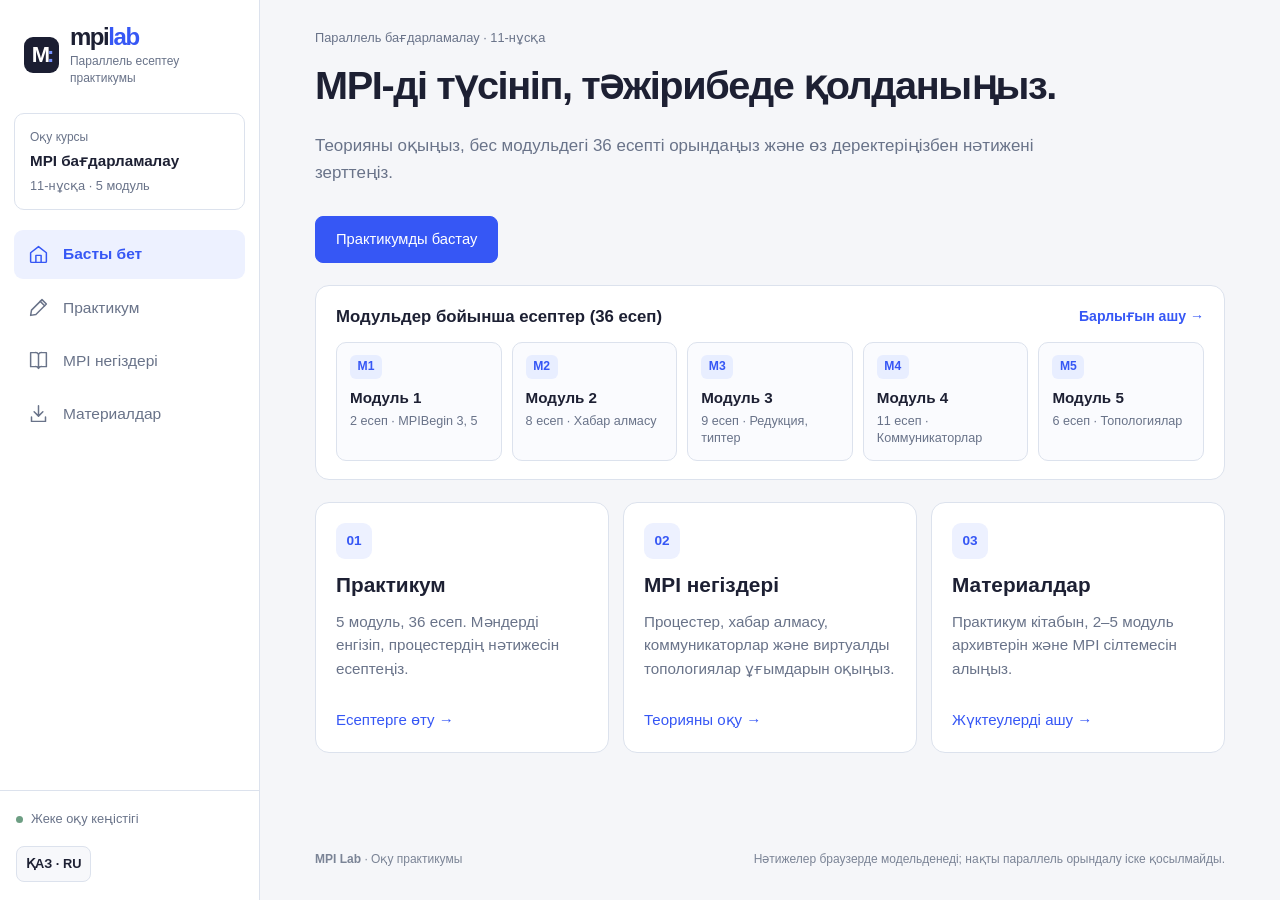
==== index.html @ 7482a343 "Remove Microsoft MPI wording inside all modules, rebuild binaries/ZIPs, and bust asset cache" ====
<!doctype html>
<html lang="kk">
<head><meta charset="utf-8"><meta name="viewport" content="width=device-width, initial-scale=1"><title>MPI Lab | Басты бет</title><link rel="stylesheet" href="styles/reference.css?v=3"></head>
<body class="page-index">
  <header class="app-header">
<a class="brand" href="index.html" aria-label="MPI Lab"><span class="brand-mark">M<span>:</span></span><span><strong>mpi<span>lab</span></strong><small data-kk="Параллель есептеу практикумы" data-ru="Практикум параллельных вычислений">Параллель есептеу практикумы</small></span></a>
<div class="course-context"><small data-kk="Оқу курсы" data-ru="Учебный курс">Оқу курсы</small><strong data-kk="MPI бағдарламалау" data-ru="Программирование MPI">MPI бағдарламалау</strong><span data-kk="11-нұсқа · 5 модуль" data-ru="Вариант 11 · 5 модулей">11-нұсқа · 5 модуль</span></div>
<nav class="main-nav" aria-label="Navigation"><a class="nav-link active" aria-current="page" href="index.html"><svg viewBox="0 0 24 24" fill="none" stroke="currentColor" stroke-width="1.7" stroke-linecap="round" stroke-linejoin="round" aria-hidden="true"><path d="m3 10 9-7 9 7v10a1 1 0 0 1-1 1H4a1 1 0 0 1-1-1Z"/><path d="M9 21v-8h6v8"/></svg><span data-kk="Басты бет" data-ru="Главная">Басты бет</span></a><a class="nav-link" href="practice.html"><svg viewBox="0 0 24 24" fill="none" stroke="currentColor" stroke-width="1.7" stroke-linecap="round" stroke-linejoin="round" aria-hidden="true"><path d="m16 3 5 5-12 12-6 1 1-6Z"/><path d="m14 5 5 5"/></svg><span data-kk="Практикум" data-ru="Практикум">Практикум</span></a><a class="nav-link" href="theory.html"><svg viewBox="0 0 24 24" fill="none" stroke="currentColor" stroke-width="1.7" stroke-linecap="round" stroke-linejoin="round" aria-hidden="true"><path d="M12 5v16M3 3h5a4 4 0 0 1 4 2 4 4 0 0 1 4-2h5v16h-5a4 4 0 0 0-4 2 4 4 0 0 0-4-2H3Z"/></svg><span data-kk="MPI негіздері" data-ru="Основы MPI">MPI негіздері</span></a><a class="nav-link" href="resources.html"><svg viewBox="0 0 24 24" fill="none" stroke="currentColor" stroke-width="1.7" stroke-linecap="round" stroke-linejoin="round" aria-hidden="true"><path d="M12 3v12m-5-5 5 5 5-5M4 16v5h16v-5"/></svg><span data-kk="Материалдар" data-ru="Материалы">Материалдар</span></a></nav>
<div class="sidebar-bottom"><div class="learning-note"><span class="local-dot"></span><span data-kk="Жеке оқу кеңістігі" data-ru="Личное учебное пространство">Жеке оқу кеңістігі</span></div><div class="utility-controls"><button id="languageToggle" class="utility-button" type="button">ҚАЗ · RU</button></div></div></header>

<main class="app-main">
<section class="home-intro">
<p class="eyebrow" data-kk="Параллель бағдарламалау · 11-нұсқа" data-ru="Параллельное программирование · Вариант 11">Параллель бағдарламалау · 11-нұсқа</p>
<h1 data-kk="MPI-ді түсініп, тәжірибеде қолданыңыз." data-ru="Понимайте MPI и применяйте на практике.">MPI-ді түсініп, тәжірибеде қолданыңыз.</h1>
<p data-kk="Теорияны оқыңыз, бес модульдегі 36 есепті орындаңыз және өз деректеріңізбен нәтижені зерттеңіз." data-ru="Изучайте теорию, решайте 36 задач пяти модулей и исследуйте результаты со своими данными.">Теорияны оқыңыз, бес модульдегі 36 есепті орындаңыз және өз деректеріңізбен нәтижені зерттеңіз.</p>
<a class="button primary" href="practice.html" data-kk="Практикумды бастау" data-ru="Начать практикум">Практикумды бастау</a>
</section>
<section class="home-modules" aria-label="Модульдер тізімі">
  <div class="home-modules-head">
    <h2 data-kk="Модульдер бойынша есептер (36 есеп)" data-ru="Задачи по модулям (36 задач)">Модульдер бойынша есептер (36 есеп)</h2>
    <a class="home-all-link" href="practice.html" data-kk="Барлығын ашу →" data-ru="Открыть все →">Барлығын ашу →</a>
  </div>
  <div class="home-module-grid">
    <a class="home-module-card" href="practice.html?module=1"><span class="hm-badge">M1</span><strong>Модуль 1</strong><small data-kk="2 есеп · MPIBegin 3, 5" data-ru="2 задачи · MPIBegin 3, 5">2 есеп · MPIBegin 3, 5</small></a>
    <a class="home-module-card" href="practice.html?module=2"><span class="hm-badge">M2</span><strong>Модуль 2</strong><small data-kk="8 есеп · Хабар алмасу" data-ru="8 задач · Обмен сообщениями">8 есеп · Хабар алмасу</small></a>
    <a class="home-module-card" href="practice.html?module=3"><span class="hm-badge">M3</span><strong>Модуль 3</strong><small data-kk="9 есеп · Редукция, типтер" data-ru="9 задач · Редукция, типы">9 есеп · Редукция, типтер</small></a>
    <a class="home-module-card" href="practice.html?module=4"><span class="hm-badge">M4</span><strong>Модуль 4</strong><small data-kk="11 есеп · Коммуникаторлар" data-ru="11 задач · Коммуникаторы">11 есеп · Коммуникаторлар</small></a>
    <a class="home-module-card" href="practice.html?module=5"><span class="hm-badge">M5</span><strong>Модуль 5</strong><small data-kk="6 есеп · Топологиялар" data-ru="6 задач · Топологии">6 есеп · Топологиялар</small></a>
  </div>
</section>
<div class="destination-grid">
<a class="destination" href="practice.html"><span class="destination-number">01</span><h2 data-kk="Практикум" data-ru="Практикум">Практикум</h2><p data-kk="5 модуль, 36 есеп. Мәндерді енгізіп, процестердің нәтижесін есептеңіз." data-ru="5 модулей, 36 задач. Вводите данные и рассчитывайте результаты процессов.">5 модуль, 36 есеп. Мәндерді енгізіп, процестердің нәтижесін есептеңіз.</p><span class="destination-link" data-kk="Есептерге өту →" data-ru="Перейти к задачам →">Есептерге өту →</span></a>
<a class="destination" href="theory.html"><span class="destination-number">02</span><h2 data-kk="MPI негіздері" data-ru="Основы MPI">MPI негіздері</h2><p data-kk="Процестер, хабар алмасу, коммуникаторлар және виртуалды топологиялар ұғымдарын оқыңыз." data-ru="Изучайте процессы, обмен сообщениями, коммуникаторы и виртуальные топологии.">Процестер, хабар алмасу, коммуникаторлар және виртуалды топологиялар ұғымдарын оқыңыз.</p><span class="destination-link" data-kk="Теорияны оқу →" data-ru="Читать теорию →">Теорияны оқу →</span></a>
<a class="destination" href="resources.html"><span class="destination-number">03</span><h2 data-kk="Материалдар" data-ru="Материалы">Материалдар</h2><p data-kk="Практикум кітабын, 2–5 модуль архивтерін және MPI сілтемесін алыңыз." data-ru="Скачайте книгу практикума, архивы модулей 2–5 и ссылку на MPI.">Практикум кітабын, 2–5 модуль архивтерін және MPI сілтемесін алыңыз.</p><span class="destination-link" data-kk="Жүктеулерді ашу →" data-ru="Открыть загрузки →">Жүктеулерді ашу →</span></a>
</div></main>
  <footer class="app-footer"><span><b>MPI Lab</b> · Оқу практикумы</span><span>Нәтижелер браузерде модельденеді; нақты параллель орындалу іске қосылмайды.</span></footer>
<script src="scripts/localization.js?v=3"></script>
</body></html>
---- styles/reference.css ----
/* Reference-inspired dashboard: white rail, blue controls, light neutral canvas. */
@import url('design.css');
:root{--ink:#1d2033;--muted:#697389;--navy:#1d2033;--line:#dce2ed;--soft:#edf1ff;--accent:#3657f5;--blue:#3657f5;--rail:260px}
body{background:#f5f6f9;color:var(--ink);font-family:'Segoe UI',Arial,sans-serif;line-height:1.55}html{scroll-padding-top:28px}button,a,input,select{outline-offset:3px}:focus-visible{outline-color:#728bff}.app-header{position:fixed;inset:0 auto 0 0;width:var(--rail);height:100dvh;padding:24px 14px 0;display:flex;flex-direction:column;align-items:stretch;gap:0;background:#fff;border:0;border-right:1px solid var(--line);z-index:30}.brand{padding:0 10px;gap:11px;align-items:center;min-width:0;margin-bottom:27px}.brand-mark{width:36px;height:36px;border-radius:9px;background:#1b1e32;color:white;font-family:'Segoe UI',sans-serif;font-size:22px;letter-spacing:-3px;font-weight:700;display:flex;justify-content:center;align-items:center}.brand-mark>span{color:#7692ff}.brand strong{font-size:1.5rem;line-height:1.1;letter-spacing:-.06em}.brand strong>span{color:var(--blue)}.brand small{display:block;line-height:1.35;font-size:.75rem;color:var(--muted);max-width:170px;margin-top:3px}.course-context{padding:14px 15px;border:1px solid var(--line);border-radius:10px;margin-bottom:20px;display:grid;gap:4px}.course-context small{font-size:.75rem;color:var(--muted)}.course-context strong{font-size:.95rem;font-weight:600;line-height:1.4}.course-context>span{font-size:.8rem;color:var(--muted)}.main-nav{display:flex;flex-direction:column;align-items:stretch;margin:0;gap:5px;width:100%}.nav-link{min-height:48px;padding:12px 14px;border-radius:9px;display:flex;align-items:center;gap:14px;color:var(--muted);font-size:.97rem;font-weight:400}.nav-link svg{width:21px;height:21px;flex-shrink:0}.nav-link.active{background:#edf1ff;color:var(--blue);font-weight:600}.nav-link:hover{color:var(--blue);background:#f2f5ff}.sidebar-bottom{margin-top:auto;margin-inline:-14px;padding:18px 16px;border-top:1px solid var(--line)}.learning-note{display:flex;align-items:center;gap:8px;font-size:.8rem;color:var(--muted);margin-bottom:17px}.local-dot{width:7px;height:7px;background:#6d9e83;border-radius:50%}.utility-controls{justify-content:space-between;gap:8px;flex-wrap:wrap}.utility-button{font-size:.8rem;color:var(--ink);background:#f7f8fb}.font-tools{gap:4px}.font-tools button{font-size:.8rem;padding:6px 8px;min-height:36px}.utility-button{min-height:36px;padding:6px 9px}
.app-main{margin-left:var(--rail);width:calc(100% - var(--rail));padding:36px clamp(28px,4.3vw,82px) 50px;min-height:calc(100vh - 70px);max-width:none}.welcome-row{margin-bottom:27px;display:block}.welcome-row h1{font-size:2.15rem;letter-spacing:-.035em;line-height:1.2;margin:0 0 7px;font-weight:650}.welcome-copy{font-size:1rem;color:var(--muted);max-width:1000px}.eyebrow{color:var(--muted);font-weight:400;letter-spacing:0}.app-footer{margin-left:var(--rail);padding:20px clamp(28px,4.3vw,82px);background:transparent;border-top:0;color:#7b8496;font-size:.75rem;max-width:none}.app-footer span:last-child{max-width:510px}
.practice-layout{display:block}.task-sidebar{position:static;top:auto;background:transparent;color:var(--ink);border-radius:0;padding:0 0 24px;overflow:visible;display:flex;align-items:end;gap:20px}.module-tabs{background:transparent;padding:0;margin:0;gap:0;flex-shrink:0;align-self:end;height:46px}.module-tab{position:relative;color:var(--muted);font-size:.88rem;padding:10px 13px;border-radius:8px;min-height:44px;flex:none}.module-tab.active{background:#e9eeff;color:var(--blue);font-weight:600}.task-filter{display:grid;gap:7px;flex:1;min-width:0}.task-filter label{font-size:.8rem;color:var(--muted)}.task-filter select,.task-filter input{width:100%;height:46px;border:1px solid #cbd3e3;border-radius:8px;background:#fff;color:var(--ink);padding:9px 12px;font-size:.9rem;min-width:0}.search-filter{max-width:190px}.task-sidebar [hidden]{display:none!important}
.calculator-shell{display:grid;grid-template-columns:minmax(330px,.9fr) minmax(350px,1.3fr);gap:24px 28px;align-items:start;overflow:visible;background:transparent;border:0;box-shadow:none;border-radius:0}.calculator-header{grid-column:1/-1;display:flex;flex-direction:row;justify-content:space-between;align-items:center;background:white;border:1px solid var(--line);border-radius:14px;padding:23px 28px;gap:30px}.breadcrumb{font-size:.78rem;color:var(--muted);margin-bottom:8px}.task-heading h2{font-size:1.35rem;font-weight:600;letter-spacing:-.02em;margin:0 0 8px}.task-heading>p{font-size:.95rem;line-height:1.65;color:var(--muted);max-width:900px}.process-control{display:block;min-width:140px}.process-control label{font-size:.8rem;color:var(--muted);margin:0 0 8px}.stepper{border-color:#cbd3e3}.stepper input{color:var(--ink);font-weight:500}.stepper button{background:#f7f8fc;color:var(--muted)}.process-overview{grid-column:2;grid-row:2;display:flex;flex-direction:column;align-items:stretch;padding:22px 28px;gap:16px;border:1px solid var(--line);background:#fff;border-radius:14px}.overline{color:var(--muted);font-size:.78rem;font-weight:400}.process-strip{display:flex;flex-wrap:wrap;gap:10px}.process-chip{min-width:75px;border-color:var(--line);padding:9px 12px;border-radius:8px;display:flex;flex-direction:column;align-items:start;gap:2px}.process-chip b{font-size:1.15rem;font-weight:600;color:var(--ink)}.process-chip span{font-size:.75rem;color:var(--muted)}.process-chip.main{background:#f0f3ff;border-color:#d4dcfb}
.calculator-form{grid-column:1;grid-row:2/4;padding:26px 26px;background:#fff;border:1px solid var(--line);border-radius:14px}.section-label{font-size:1.1rem;font-weight:600;gap:10px;margin-bottom:21px}.section-label>span{background:#edf1ff;color:var(--blue);font-size:.8rem;width:27px;height:27px}.section-label b{font-weight:600}.form-note{font-size:.87rem;line-height:1.6;padding:12px 14px;border:0;border-radius:8px;background:#f5f7fb;color:var(--muted)}.field-grid{grid-template-columns:1fr;gap:10px}.field-card{padding:13px 14px;border:1px solid var(--line);border-radius:10px;background:#fff}.field-card h4{margin-bottom:10px;font-size:.93rem;font-weight:600}.field-card h4 span{font-size:.77rem;font-weight:400;color:var(--muted)}.input-group label{font-size:.82rem;color:var(--muted);margin-bottom:5px}.input-group input,.input-group textarea,.input-group select{background:#fff;border-color:#c9d2e4;border-radius:9px;font-size:1rem;min-height:48px;color:var(--ink);padding:10px 12px}.input-group input[type=number]{text-align:right}.input-group textarea{min-height:70px;line-height:1.6}.field-row{gap:10px}.form-actions{border-top:0;padding-top:0;margin-top:20px;gap:10px}.button{border-radius:8px;font-size:.92rem;min-height:45px;font-weight:500}.button.primary{background:var(--blue);border-color:var(--blue);color:#fff}.button.ghost{color:var(--muted);border-color:var(--line)}.calculator-form .button.primary{flex:1}.calculator-form .button.ghost{font-size:.83rem;padding-inline:12px}
.result-panel{grid-column:2;grid-row:3;margin:0;border:1px solid var(--line);background:#fff;border-radius:14px;overflow:hidden;align-self:start}.result-heading{padding:20px 27px;border-bottom:1px solid var(--line);background:white}.result-heading strong{font-size:1.08rem;font-weight:600;color:var(--ink)}.status-dot{display:none}.result-heading button{border-color:#cbd3e3;color:var(--muted);padding:7px 11px;font-size:.8rem}.result-content{min-height:285px;padding:22px 27px;display:block}.result-content:has(.result-placeholder){display:grid;place-items:center}.result-placeholder{max-width:340px;color:var(--muted);line-height:1.65;font-size:.98rem;margin:25px auto;text-align:center}.result-placeholder:before{content:'↳';display:block;margin:0 auto 15px;font-size:2.4rem;line-height:1.1;color:#8792a6}.result-table{font-size:.92rem}.result-table th{background:#f7f8fb;color:var(--muted);font-size:.8rem;white-space:normal}.result-table td,.result-table th{padding:12px 10px;border-color:var(--line)}.result-value{font-family:'Segoe UI',Arial,sans-serif;color:var(--ink);font-weight:600}.result-error{background:#fff4f1;color:#984632}
.home-intro{padding:18px 0 38px;max-width:870px}.home-intro h1{font-size:clamp(2rem,3.1vw,2.9rem);font-weight:650;line-height:1.2;color:var(--ink);letter-spacing:-.035em}.home-intro>p:not(.eyebrow){font-size:1.06rem;color:var(--muted);max-width:730px}.destination-grid{gap:22px}.destination{border-color:var(--line);border-radius:14px;padding:28px;background:#fff;box-shadow:none}.destination:hover{border-color:#aab9f1;box-shadow:none}.destination-number{color:var(--blue);background:#edf1ff;width:36px;height:36px;border-radius:9px;display:grid;place-items:center;margin-bottom:22px}.destination h2{font-size:1.3rem;font-weight:600}.destination p{font-size:.95rem;color:var(--muted)}.destination-link{color:var(--blue);font-weight:500}.reading-page{max-width:1100px}.info-panel{border-color:var(--line);border-radius:14px;box-shadow:none}.reading-page .info-panel{padding:30px}.panel-title h2{font-size:1.25rem;font-weight:600}.panel-title .eyebrow{font-size:.85rem}.panel-symbol{color:#8490a6}.concept-list article{border-color:var(--line)}.resource-row{border-color:var(--line)}.file-badge,.mpi-badge{background:#f1f4fc;color:#6b7892}.resource-row strong{font-weight:600;color:var(--ink)}.resource-row>b{color:var(--blue)}.app-main .lower-grid{margin-top:0}
@media(min-width:1700px){:root{--rail:290px}.app-main{padding-top:38px}.calculator-shell{grid-template-columns:minmax(400px,500px) minmax(0,1fr)}}
@media(max-width:1250px){:root{--rail:230px}.app-main{padding:30px 30px 44px}.app-header{padding-top:22px}.brand{padding-inline:5px}.brand small{font-size:.7rem}.calculator-shell{grid-template-columns:minmax(280px,1fr) minmax(300px,1.1fr);gap:20px}.calculator-header{padding:22px}.calculator-form{padding:21px}.result-heading,.result-content,.process-overview{padding:20px}.task-sidebar{gap:12px;flex-wrap:wrap}.module-tabs{flex:1 0 100%}.search-filter{max-width:190px}.destination-grid{grid-template-columns:1fr}.destination{padding:25px}.app-footer{padding-inline:30px}}
@media(max-width:1000px){.calculator-shell{grid-template-columns:1fr}.calculator-header{grid-column:1;grid-row:1;flex-wrap:wrap}.process-overview{grid-column:1;grid-row:2}.calculator-form{grid-column:1;grid-row:3}.result-panel{grid-column:1;grid-row:4}.field-grid{grid-template-columns:1fr}.process-control{display:flex;align-items:center;gap:14px}.process-control label{margin:0}.welcome-row h1{font-size:1.9rem}.result-content{min-height:210px}}
@media(max-width:760px){:root{--rail:0px}.app-header{position:relative;width:100%;height:auto;padding:18px 16px 12px;display:grid;grid-template-columns:1fr auto;gap:16px;border-right:0;border-bottom:1px solid var(--line)}.brand{margin:0;padding:0}.brand small{font-size:.72rem}.course-context,.learning-note{display:none}.sidebar-bottom{margin:0;padding:0;border:0;grid-column:2;grid-row:1}.utility-controls{flex-wrap:nowrap}.font-tools{display:none}.main-nav{grid-row:2;grid-column:1/-1;display:grid;grid-template-columns:repeat(4,1fr);border:0;padding:0;gap:5px}.nav-link{display:flex;flex-direction:column;justify-content:center;gap:5px;text-align:center;padding:9px 4px;min-height:58px;font-size:.75rem;flex:none}.nav-link svg{width:19px;height:19px}.app-main{margin:0;width:100%;padding:25px 17px 36px;min-height:65vh}.app-footer{margin-left:0;padding:18px;gap:8px;flex-direction:column}.task-sidebar{padding-bottom:20px}.task-filter{min-width:160px}.search-filter{max-width:none}.calculator-header{padding:20px;gap:20px}.calculator-shell{gap:16px}.task-heading h2{font-size:1.25rem}.task-heading>p{font-size:.92rem}.calculator-form{padding:20px}.welcome-row h1{font-size:1.8rem}.welcome-copy{font-size:.95rem}.module-tabs{width:100%;display:flex;gap:4px}.module-tab{flex:1;font-size:.85rem}.reading-page .info-panel{padding:22px}.destination-grid{gap:14px}.home-intro{padding:4px 0 26px}.home-intro h1{font-size:2rem}.process-overview{padding:19px 20px}.result-heading,.result-content{padding:20px}.concept-list article{grid-template-columns:1fr}.form-actions{flex-direction:column;align-items:stretch}}
/* Tighter spacing throughout the site. */
.app-main{padding-top:24px;padding-bottom:34px}
.welcome-row{margin-bottom:18px}
.home-intro{padding-top:4px;padding-bottom:22px}
.destination-grid{gap:14px}
.destination{padding:20px}
.destination-number{margin-bottom:12px}
.reading-page .info-panel{padding:22px}
.resource-row{padding-top:14px;padding-bottom:14px}
.home-modules{margin:0 0 22px;padding:18px 20px;background:#fff;border:1px solid var(--line);border-radius:14px}
.home-modules-head{display:flex;justify-content:space-between;align-items:center;gap:12px;margin-bottom:12px}
.home-modules-head h2{margin:0;font-size:1.05rem;font-weight:600;color:var(--ink)}
.home-all-link{font-size:.88rem;font-weight:600;color:var(--blue)}
.home-module-grid{display:grid;grid-template-columns:repeat(5,minmax(0,1fr));gap:10px}
.home-module-card{display:flex;flex-direction:column;gap:4px;padding:12px 13px;border:1px solid var(--line);border-radius:10px;background:#fafbfe;transition:border-color .15s,background .15s,transform .15s}
.home-module-card:hover{border-color:#97abfa;background:#f0f4ff;transform:translateY(-1px)}
.hm-badge{display:inline-grid;place-items:center;width:32px;height:24px;border-radius:6px;background:#e8eeff;color:var(--blue);font-size:.76rem;font-weight:700;margin-bottom:3px}
.home-module-card strong{font-size:.95rem;color:var(--ink)}
.home-module-card small{font-size:.79rem;color:var(--muted);line-height:1.35}
@media(max-width:1100px){.home-module-grid{grid-template-columns:repeat(3,minmax(0,1fr))}}
@media(max-width:760px){.app-main{padding-top:18px;padding-bottom:28px}.destination{padding:18px}.reading-page .info-panel{padding:18px}.home-modules{padding:15px}.home-module-grid{grid-template-columns:repeat(2,minmax(0,1fr))}}
@media(max-width:460px){.home-module-grid{grid-template-columns:1fr}}
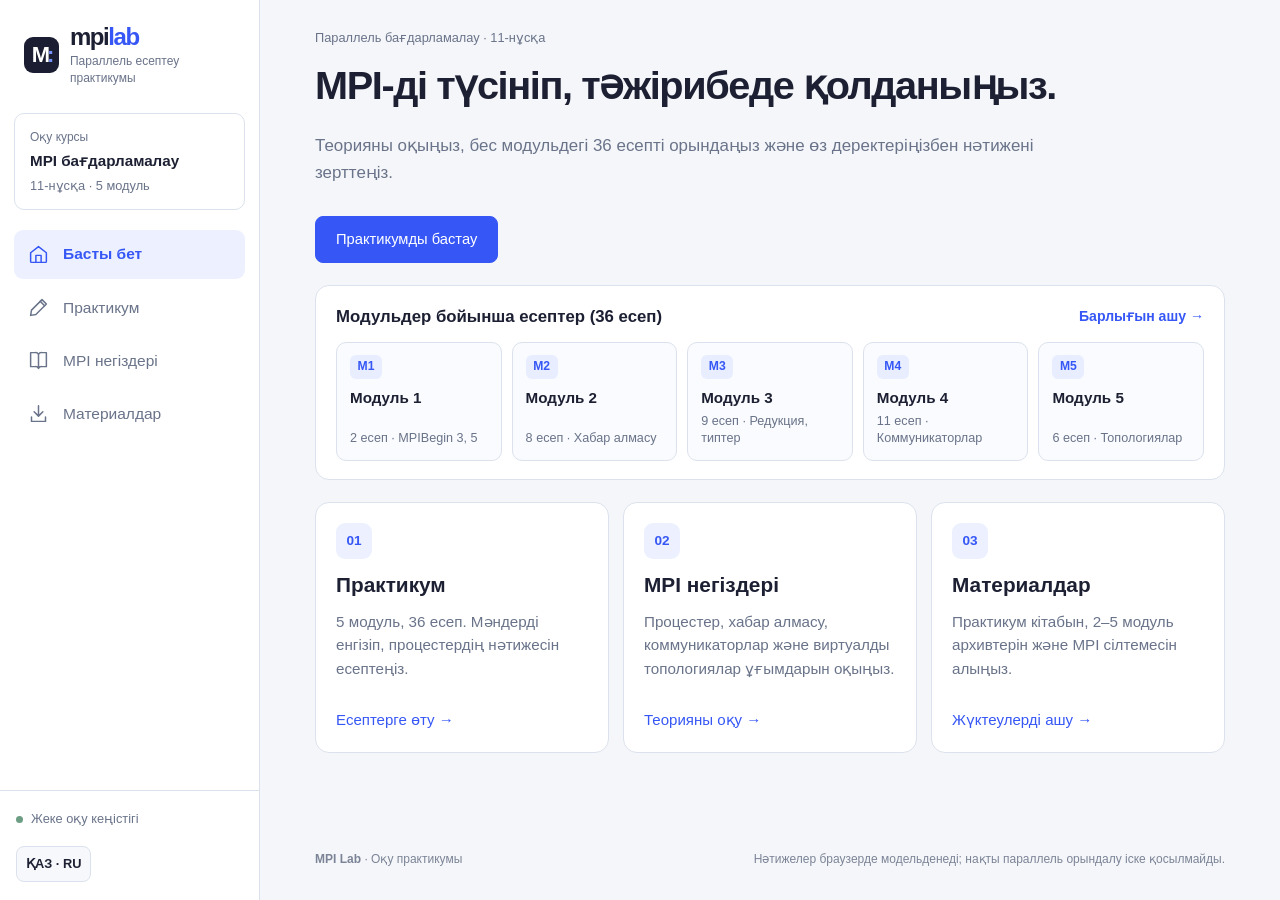
==== commit 1f2adc9a: "Fix practice layout/buttons, dynamic type badges, full KK/RU localization, and expand MPI theory gui" ====
--- a/index.html
+++ b/index.html
@@ -1,6 +1,6 @@
 <!doctype html>
 <html lang="kk">
-<head><meta charset="utf-8"><meta name="viewport" content="width=device-width, initial-scale=1"><title>MPI Lab | Басты бет</title><link rel="stylesheet" href="styles/reference.css?v=3"></head>
+<head><meta charset="utf-8"><meta name="viewport" content="width=device-width, initial-scale=1"><title data-kk="MPI Lab | Басты бет" data-ru="MPI Lab | Главная">MPI Lab | Басты бет</title><link rel="stylesheet" href="styles/reference.css?v=5"></head>
 <body class="page-index">
   <header class="app-header">
 <a class="brand" href="index.html" aria-label="MPI Lab"><span class="brand-mark">M<span>:</span></span><span><strong>mpi<span>lab</span></strong><small data-kk="Параллель есептеу практикумы" data-ru="Практикум параллельных вычислений">Параллель есептеу практикумы</small></span></a>
@@ -34,5 +34,5 @@
 <a class="destination" href="resources.html"><span class="destination-number">03</span><h2 data-kk="Материалдар" data-ru="Материалы">Материалдар</h2><p data-kk="Практикум кітабын, 2–5 модуль архивтерін және MPI сілтемесін алыңыз." data-ru="Скачайте книгу практикума, архивы модулей 2–5 и ссылку на MPI.">Практикум кітабын, 2–5 модуль архивтерін және MPI сілтемесін алыңыз.</p><span class="destination-link" data-kk="Жүктеулерді ашу →" data-ru="Открыть загрузки →">Жүктеулерді ашу →</span></a>
 </div></main>
   <footer class="app-footer"><span><b>MPI Lab</b> · Оқу практикумы</span><span>Нәтижелер браузерде модельденеді; нақты параллель орындалу іске қосылмайды.</span></footer>
-<script src="scripts/localization.js?v=3"></script>
+<script src="scripts/localization.js?v=5"></script>
 </body></html>
--- a/styles/reference.css
+++ b/styles/reference.css
@@ -23,14 +23,26 @@
 .resource-row{padding-top:14px;padding-bottom:14px}
 .home-modules{margin:0 0 22px;padding:18px 20px;background:#fff;border:1px solid var(--line);border-radius:14px}
 .home-modules-head{display:flex;justify-content:space-between;align-items:center;gap:12px;margin-bottom:12px}
-.home-modules-head h2{margin:0;font-size:1.05rem;font-weight:600;color:var(--ink)}
-.home-all-link{font-size:.88rem;font-weight:600;color:var(--blue)}
-.home-module-grid{display:grid;grid-template-columns:repeat(5,minmax(0,1fr));gap:10px}
-.home-module-card{display:flex;flex-direction:column;gap:4px;padding:12px 13px;border:1px solid var(--line);border-radius:10px;background:#fafbfe;transition:border-color .15s,background .15s,transform .15s}
+.home-modules-head h2{margin:0;font-size:1.05rem;font-weight:600;color:var(--ink);min-width:0}
+.home-all-link{font-size:.88rem;font-weight:600;color:var(--blue);white-space:nowrap;flex-shrink:0}
+.home-module-grid{display:grid;grid-template-columns:repeat(5,minmax(0,1fr));gap:10px;align-items:stretch}
+.home-module-card{display:flex;flex-direction:column;gap:4px;min-height:110px;padding:12px 13px;border:1px solid var(--line);border-radius:10px;background:#fafbfe;transition:border-color .15s,background .15s,transform .15s}
 .home-module-card:hover{border-color:#97abfa;background:#f0f4ff;transform:translateY(-1px)}
-.hm-badge{display:inline-grid;place-items:center;width:32px;height:24px;border-radius:6px;background:#e8eeff;color:var(--blue);font-size:.76rem;font-weight:700;margin-bottom:3px}
+.hm-badge{display:inline-grid;place-items:center;width:32px;height:24px;border-radius:6px;background:#e8eeff;color:var(--blue);font-size:.76rem;font-weight:700;margin-bottom:3px;flex-shrink:0}
 .home-module-card strong{font-size:.95rem;color:var(--ink)}
-.home-module-card small{font-size:.79rem;color:var(--muted);line-height:1.35}
+.home-module-card small{font-size:.79rem;color:var(--muted);line-height:1.35;margin-top:auto}
+.theory-stack{max-width:1180px}
+.theory-grid{display:grid;grid-template-columns:1fr;gap:16px;margin-top:18px}
+.theory-card{padding:18px 20px;border:1px solid var(--line);border-radius:12px;background:#fafbfe;display:grid;gap:10px}
+.tc-head{display:flex;align-items:center;gap:10px}
+.tc-head .hm-badge{margin:0}
+.tc-head h3{margin:0;font-size:1.06rem;font-weight:650;color:var(--ink)}
+.theory-card>p{margin:0;font-size:.94rem;line-height:1.6;color:#4f5c71}
+.sig-box{display:flex;flex-wrap:wrap;gap:6px}
+.sig-box code{padding:4px 9px;border-radius:6px;background:#eef2ff;border:1px solid #d7e0fb;color:#2644ad;font:600 .8rem/1.35 Consolas,'Segoe UI',monospace;overflow-wrap:anywhere}
+.theory-code{margin:0;padding:11px 14px;border:1px solid #dce3f0;border-radius:8px;background:#fff;overflow-x:auto;font:.84rem/1.55 Consolas,monospace;color:#1e293b}
+.theory-link{justify-self:start;font-size:.88rem;font-weight:600;color:var(--blue)}
+.theory-link:hover{text-decoration:underline}
 @media(max-width:1100px){.home-module-grid{grid-template-columns:repeat(3,minmax(0,1fr))}}
-@media(max-width:760px){.app-main{padding-top:18px;padding-bottom:28px}.destination{padding:18px}.reading-page .info-panel{padding:18px}.home-modules{padding:15px}.home-module-grid{grid-template-columns:repeat(2,minmax(0,1fr))}}
-@media(max-width:460px){.home-module-grid{grid-template-columns:1fr}}
+@media(max-width:760px){.app-main{padding-top:18px;padding-bottom:28px}.destination{padding:18px}.reading-page .info-panel{padding:18px}.home-modules{padding:15px}.home-module-grid{grid-template-columns:repeat(2,minmax(0,1fr))}.theory-card{padding:14px 15px}}
+@media(max-width:460px){.home-module-grid{grid-template-columns:1fr}.home-modules-head{flex-wrap:wrap;gap:6px}}
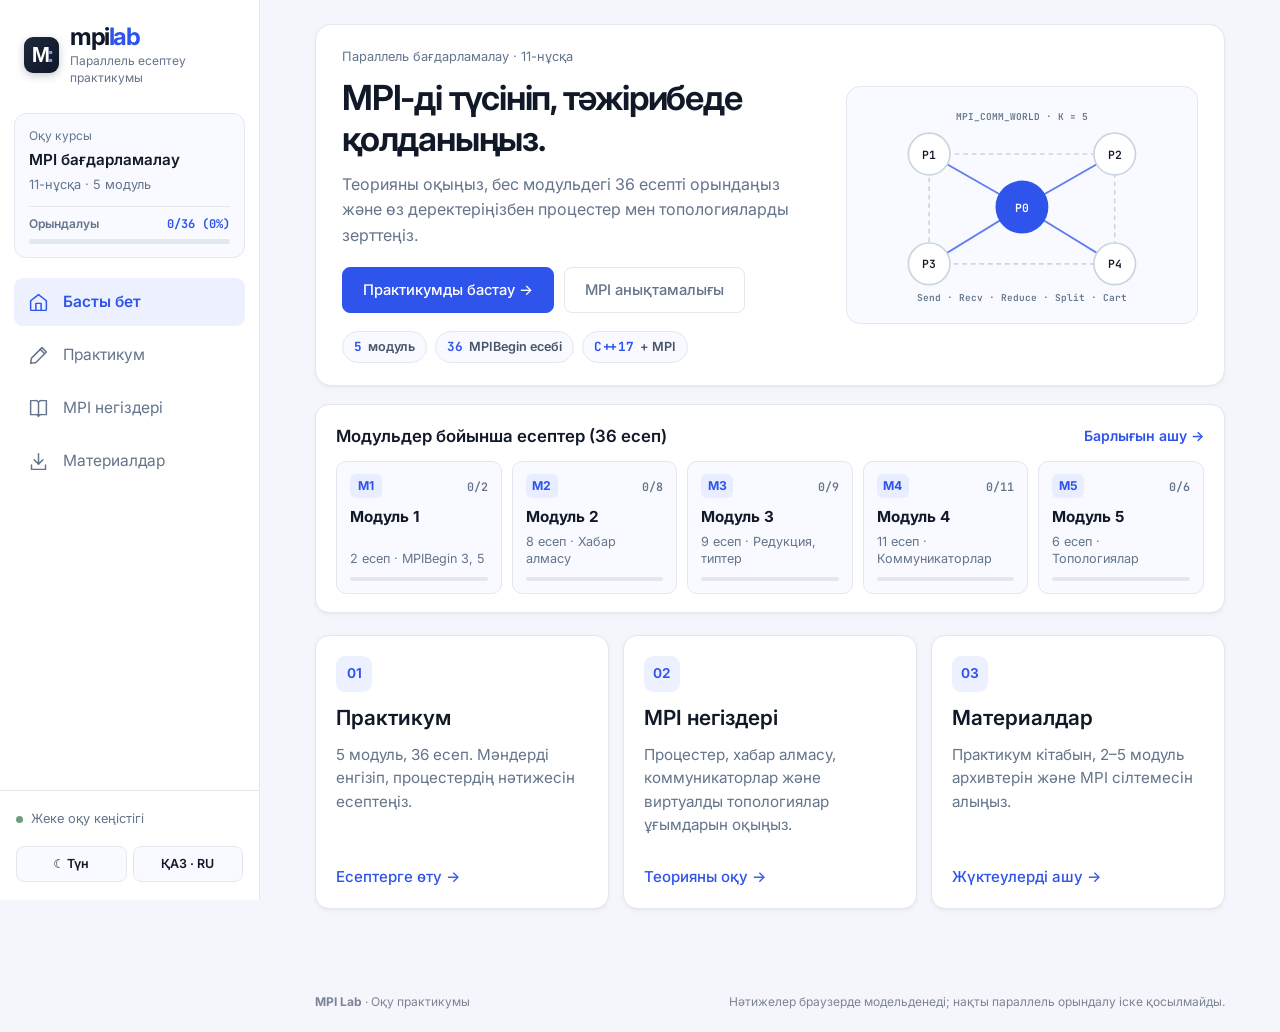
==== commit 12f53080: "Add professional UI layer: Inter/JetBrains Mono, Dark Mode, Hero SVG, IDE C++ viewer, CMD terminal v" ====
--- a/index.html
+++ b/index.html
@@ -1,31 +1,57 @@
 <!doctype html>
 <html lang="kk">
-<head><meta charset="utf-8"><meta name="viewport" content="width=device-width, initial-scale=1"><title data-kk="MPI Lab | Басты бет" data-ru="MPI Lab | Главная">MPI Lab | Басты бет</title><link rel="stylesheet" href="styles/reference.css?v=5"></head>
+<head><meta charset="utf-8"><meta name="viewport" content="width=device-width, initial-scale=1"><title data-kk="MPI Lab | Басты бет" data-ru="MPI Lab | Главная">MPI Lab | Басты бет</title><script>try{if(localStorage.getItem('mpi-theme')==='dark')document.documentElement.dataset.theme='dark';}catch{}</script><link rel="stylesheet" href="styles/reference.css?v=6"><link rel="stylesheet" href="styles/pro-ui.css?v=6"></head>
 <body class="page-index">
   <header class="app-header">
 <a class="brand" href="index.html" aria-label="MPI Lab"><span class="brand-mark">M<span>:</span></span><span><strong>mpi<span>lab</span></strong><small data-kk="Параллель есептеу практикумы" data-ru="Практикум параллельных вычислений">Параллель есептеу практикумы</small></span></a>
 <div class="course-context"><small data-kk="Оқу курсы" data-ru="Учебный курс">Оқу курсы</small><strong data-kk="MPI бағдарламалау" data-ru="Программирование MPI">MPI бағдарламалау</strong><span data-kk="11-нұсқа · 5 модуль" data-ru="Вариант 11 · 5 модулей">11-нұсқа · 5 модуль</span></div>
 <nav class="main-nav" aria-label="Navigation"><a class="nav-link active" aria-current="page" href="index.html"><svg viewBox="0 0 24 24" fill="none" stroke="currentColor" stroke-width="1.7" stroke-linecap="round" stroke-linejoin="round" aria-hidden="true"><path d="m3 10 9-7 9 7v10a1 1 0 0 1-1 1H4a1 1 0 0 1-1-1Z"/><path d="M9 21v-8h6v8"/></svg><span data-kk="Басты бет" data-ru="Главная">Басты бет</span></a><a class="nav-link" href="practice.html"><svg viewBox="0 0 24 24" fill="none" stroke="currentColor" stroke-width="1.7" stroke-linecap="round" stroke-linejoin="round" aria-hidden="true"><path d="m16 3 5 5-12 12-6 1 1-6Z"/><path d="m14 5 5 5"/></svg><span data-kk="Практикум" data-ru="Практикум">Практикум</span></a><a class="nav-link" href="theory.html"><svg viewBox="0 0 24 24" fill="none" stroke="currentColor" stroke-width="1.7" stroke-linecap="round" stroke-linejoin="round" aria-hidden="true"><path d="M12 5v16M3 3h5a4 4 0 0 1 4 2 4 4 0 0 1 4-2h5v16h-5a4 4 0 0 0-4 2 4 4 0 0 0-4-2H3Z"/></svg><span data-kk="MPI негіздері" data-ru="Основы MPI">MPI негіздері</span></a><a class="nav-link" href="resources.html"><svg viewBox="0 0 24 24" fill="none" stroke="currentColor" stroke-width="1.7" stroke-linecap="round" stroke-linejoin="round" aria-hidden="true"><path d="M12 3v12m-5-5 5 5 5-5M4 16v5h16v-5"/></svg><span data-kk="Материалдар" data-ru="Материалы">Материалдар</span></a></nav>
-<div class="sidebar-bottom"><div class="learning-note"><span class="local-dot"></span><span data-kk="Жеке оқу кеңістігі" data-ru="Личное учебное пространство">Жеке оқу кеңістігі</span></div><div class="utility-controls"><button id="languageToggle" class="utility-button" type="button">ҚАЗ · RU</button></div></div></header>
+<div class="sidebar-bottom"><div class="learning-note"><span class="local-dot"></span><span data-kk="Жеке оқу кеңістігі" data-ru="Личное учебное пространство">Жеке оқу кеңістігі</span></div><div class="utility-controls"><button id="themeToggle" class="utility-button" type="button" aria-label="Тақырып түсі">☾ Түн</button><button id="languageToggle" class="utility-button" type="button">ҚАЗ · RU</button></div></div></header>
 
 <main class="app-main">
-<section class="home-intro">
-<p class="eyebrow" data-kk="Параллель бағдарламалау · 11-нұсқа" data-ru="Параллельное программирование · Вариант 11">Параллель бағдарламалау · 11-нұсқа</p>
-<h1 data-kk="MPI-ді түсініп, тәжірибеде қолданыңыз." data-ru="Понимайте MPI и применяйте на практике.">MPI-ді түсініп, тәжірибеде қолданыңыз.</h1>
-<p data-kk="Теорияны оқыңыз, бес модульдегі 36 есепті орындаңыз және өз деректеріңізбен нәтижені зерттеңіз." data-ru="Изучайте теорию, решайте 36 задач пяти модулей и исследуйте результаты со своими данными.">Теорияны оқыңыз, бес модульдегі 36 есепті орындаңыз және өз деректеріңізбен нәтижені зерттеңіз.</p>
-<a class="button primary" href="practice.html" data-kk="Практикумды бастау" data-ru="Начать практикум">Практикумды бастау</a>
-</section>
+<div class="hero-split">
+  <section class="home-intro">
+    <p class="eyebrow" data-kk="Параллель бағдарламалау · 11-нұсқа" data-ru="Параллельное программирование · Вариант 11">Параллель бағдарламалау · 11-нұсқа</p>
+    <h1 data-kk="MPI-ді түсініп, тәжірибеде қолданыңыз." data-ru="Понимайте MPI и применяйте на практике.">MPI-ді түсініп, тәжірибеде қолданыңыз.</h1>
+    <p data-kk="Теорияны оқыңыз, бес модульдегі 36 есепті орындаңыз және өз деректеріңізбен процестер мен топологияларды зерттеңіз." data-ru="Изучайте теорию, решайте 36 задач пяти модулей и исследуйте процессы и топологии со своими данными.">Теорияны оқыңыз, бес модульдегі 36 есепті орындаңыз және өз деректеріңізбен процестер мен топологияларды зерттеңіз.</p>
+    <div class="hero-cta-row">
+      <a class="button primary" href="practice.html" data-kk="Практикумды бастау →" data-ru="Начать практикум →">Практикумды бастау →</a>
+      <a class="button ghost" href="theory.html" data-kk="MPI анықтамалығы" data-ru="Справочник MPI">MPI анықтамалығы</a>
+    </div>
+    <div class="hero-stats">
+      <span class="stat-pill"><b>5</b> <span data-kk="модуль" data-ru="модулей">модуль</span></span>
+      <span class="stat-pill"><b>36</b> <span data-kk="MPIBegin есебі" data-ru="задач MPIBegin">MPIBegin есебі</span></span>
+      <span class="stat-pill"><b>C++17</b> <span>+ MPI</span></span>
+    </div>
+  </section>
+  <div class="hero-visual" aria-hidden="true">
+    <svg class="hero-svg" viewBox="0 0 340 220">
+      <text class="hv-cap" x="170" y="16">MPI_COMM_WORLD · K = 5</text>
+      <line class="hv-edge-solid" x1="170" y1="112" x2="72" y2="56"/>
+      <line class="hv-edge-solid" x1="170" y1="112" x2="268" y2="56"/>
+      <line class="hv-edge-solid" x1="170" y1="112" x2="72" y2="172"/>
+      <line class="hv-edge-solid" x1="170" y1="112" x2="268" y2="172"/>
+      <path class="hv-edge" d="M 72 56 L 268 56 L 268 172 L 72 172 Z" fill="none"/>
+      <g><circle class="hv-node" cx="72" cy="56" r="22"/><text x="72" y="56">P1</text></g>
+      <g><circle class="hv-node" cx="268" cy="56" r="22"/><text x="268" y="56">P2</text></g>
+      <g><circle class="hv-node" cx="72" cy="172" r="22"/><text x="72" y="172">P3</text></g>
+      <g><circle class="hv-node" cx="268" cy="172" r="22"/><text x="268" y="172">P4</text></g>
+      <g><circle class="hv-node hv-root" cx="170" cy="112" r="27"/><text class="hv-root-txt" x="170" y="112">P0</text></g>
+      <text class="hv-cap" x="170" y="208">Send · Recv · Reduce · Split · Cart</text>
+    </svg>
+  </div>
+</div>
 <section class="home-modules" aria-label="Модульдер тізімі">
   <div class="home-modules-head">
     <h2 data-kk="Модульдер бойынша есептер (36 есеп)" data-ru="Задачи по модулям (36 задач)">Модульдер бойынша есептер (36 есеп)</h2>
     <a class="home-all-link" href="practice.html" data-kk="Барлығын ашу →" data-ru="Открыть все →">Барлығын ашу →</a>
   </div>
   <div class="home-module-grid">
-    <a class="home-module-card" href="practice.html?module=1"><span class="hm-badge">M1</span><strong>Модуль 1</strong><small data-kk="2 есеп · MPIBegin 3, 5" data-ru="2 задачи · MPIBegin 3, 5">2 есеп · MPIBegin 3, 5</small></a>
-    <a class="home-module-card" href="practice.html?module=2"><span class="hm-badge">M2</span><strong>Модуль 2</strong><small data-kk="8 есеп · Хабар алмасу" data-ru="8 задач · Обмен сообщениями">8 есеп · Хабар алмасу</small></a>
-    <a class="home-module-card" href="practice.html?module=3"><span class="hm-badge">M3</span><strong>Модуль 3</strong><small data-kk="9 есеп · Редукция, типтер" data-ru="9 задач · Редукция, типы">9 есеп · Редукция, типтер</small></a>
-    <a class="home-module-card" href="practice.html?module=4"><span class="hm-badge">M4</span><strong>Модуль 4</strong><small data-kk="11 есеп · Коммуникаторлар" data-ru="11 задач · Коммуникаторы">11 есеп · Коммуникаторлар</small></a>
-    <a class="home-module-card" href="practice.html?module=5"><span class="hm-badge">M5</span><strong>Модуль 5</strong><small data-kk="6 есеп · Топологиялар" data-ru="6 задач · Топологии">6 есеп · Топологиялар</small></a>
+    <a class="home-module-card" data-home-mod="1" data-mod-total="2" href="practice.html?module=1"><div class="hm-top"><span class="hm-badge">M1</span><span class="hm-count">0/2</span></div><strong>Модуль 1</strong><small data-kk="2 есеп · MPIBegin 3, 5" data-ru="2 задачи · MPIBegin 3, 5">2 есеп · MPIBegin 3, 5</small><div class="hm-prog"><i style="width:0%"></i></div></a>
+    <a class="home-module-card" data-home-mod="2" data-mod-total="8" href="practice.html?module=2"><div class="hm-top"><span class="hm-badge">M2</span><span class="hm-count">0/8</span></div><strong>Модуль 2</strong><small data-kk="8 есеп · Хабар алмасу" data-ru="8 задач · Обмен сообщениями">8 есеп · Хабар алмасу</small><div class="hm-prog"><i style="width:0%"></i></div></a>
+    <a class="home-module-card" data-home-mod="3" data-mod-total="9" href="practice.html?module=3"><div class="hm-top"><span class="hm-badge">M3</span><span class="hm-count">0/9</span></div><strong>Модуль 3</strong><small data-kk="9 есеп · Редукция, типтер" data-ru="9 задач · Редукция, типы">9 есеп · Редукция, типтер</small><div class="hm-prog"><i style="width:0%"></i></div></a>
+    <a class="home-module-card" data-home-mod="4" data-mod-total="11" href="practice.html?module=4"><div class="hm-top"><span class="hm-badge">M4</span><span class="hm-count">0/11</span></div><strong>Модуль 4</strong><small data-kk="11 есеп · Коммуникаторлар" data-ru="11 задач · Коммуникаторы">11 есеп · Коммуникаторлар</small><div class="hm-prog"><i style="width:0%"></i></div></a>
+    <a class="home-module-card" data-home-mod="5" data-mod-total="6" href="practice.html?module=5"><div class="hm-top"><span class="hm-badge">M5</span><span class="hm-count">0/6</span></div><strong>Модуль 5</strong><small data-kk="6 есеп · Топологиялар" data-ru="6 задач · Топологии">6 есеп · Топологиялар</small><div class="hm-prog"><i style="width:0%"></i></div></a>
   </div>
 </section>
 <div class="destination-grid">
@@ -34,5 +60,5 @@
 <a class="destination" href="resources.html"><span class="destination-number">03</span><h2 data-kk="Материалдар" data-ru="Материалы">Материалдар</h2><p data-kk="Практикум кітабын, 2–5 модуль архивтерін және MPI сілтемесін алыңыз." data-ru="Скачайте книгу практикума, архивы модулей 2–5 и ссылку на MPI.">Практикум кітабын, 2–5 модуль архивтерін және MPI сілтемесін алыңыз.</p><span class="destination-link" data-kk="Жүктеулерді ашу →" data-ru="Открыть загрузки →">Жүктеулерді ашу →</span></a>
 </div></main>
   <footer class="app-footer"><span><b>MPI Lab</b> · Оқу практикумы</span><span>Нәтижелер браузерде модельденеді; нақты параллель орындалу іске қосылмайды.</span></footer>
-<script src="scripts/localization.js?v=5"></script>
+<script src="scripts/localization.js?v=6"></script>
 </body></html>
--- a/styles/pro-ui.css
+++ b/styles/pro-ui.css
@@ -0,0 +1,712 @@
+/* Professional SaaS/EdTech UI layer: typography, elevation, dark theme, hero diagram, IDE code view, terminal output */
+@import url('https://fonts.googleapis.com/css2?family=Inter:wght@400;500;600;700&family=JetBrains+Mono:wght@500;600&display=swap');
+
+:root {
+  --font-sans: 'Inter', 'Segoe UI', system-ui, -apple-system, sans-serif;
+  --font-mono: 'JetBrains Mono', Consolas, 'Courier New', monospace;
+  --bg-canvas: #f4f6fb;
+  --bg-surface: #ffffff;
+  --bg-subtle: #f8faff;
+  --bg-elevated: #eef2fb;
+  --ink: #111827;
+  --ink-secondary: #475569;
+  --muted: #64748b;
+  --line: #e2e8f0;
+  --line-strong: #cbd5e1;
+  --blue: #2f54eb;
+  --blue-hover: #2445cc;
+  --soft: #edf2ff;
+  --shadow-sm: 0 1px 2px rgba(15, 23, 42, 0.04), 0 2px 6px rgba(15, 23, 42, 0.03);
+  --shadow-md: 0 4px 14px rgba(15, 23, 42, 0.06), 0 1px 3px rgba(15, 23, 42, 0.04);
+}
+
+html[data-theme="dark"] {
+  --bg-canvas: #0b1120;
+  --bg-surface: #111827;
+  --bg-subtle: #162033;
+  --bg-elevated: #1e293b;
+  --ink: #f1f5f9;
+  --ink-secondary: #cbd5e1;
+  --muted: #94a3b8;
+  --line: #1f2d42;
+  --line-strong: #334155;
+  --blue: #5b7cfa;
+  --blue-hover: #748ffc;
+  --soft: rgba(91, 124, 250, 0.15);
+  --shadow-sm: 0 1px 3px rgba(0, 0, 0, 0.32);
+  --shadow-md: 0 6px 20px rgba(0, 0, 0, 0.4);
+  color-scheme: dark;
+}
+
+body {
+  background: var(--bg-canvas);
+  color: var(--ink);
+  font-family: var(--font-sans);
+  -webkit-font-smoothing: antialiased;
+}
+
+code, pre, .crumb-code, .crumb-api, .rank-tag, .num-input, .set-input, .result-value, .api-label {
+  font-family: var(--font-mono) !important;
+  font-feature-settings: "liga" 0, "calt" 0;
+}
+
+/* Elevated surfaces & refined controls */
+.app-header {
+  background: var(--bg-surface);
+  border-right-color: var(--line);
+}
+.brand-mark {
+  background: linear-gradient(135deg, #1e293b, #0f172a);
+  box-shadow: 0 3px 8px rgba(15, 23, 42, 0.22);
+}
+html[data-theme="dark"] .brand-mark {
+  background: linear-gradient(135deg, #3b5bdb, #1e3a8a);
+}
+
+.course-context {
+  background: var(--bg-subtle);
+  border-color: var(--line);
+  border-radius: 12px;
+  padding: 13px 14px;
+}
+.sidebar-progress {
+  margin-top: 8px;
+  padding-top: 8px;
+  border-top: 1px solid var(--line);
+  display: grid;
+  gap: 5px;
+}
+.sp-row {
+  display: flex;
+  justify-content: space-between;
+  align-items: center;
+  font-size: 0.75rem;
+  color: var(--muted);
+  font-weight: 600;
+}
+.sp-row b {
+  color: var(--blue);
+  font-family: var(--font-mono);
+  font-size: 0.75rem;
+}
+.sp-bar {
+  height: 5px;
+  border-radius: 999px;
+  background: var(--line);
+  overflow: hidden;
+}
+.sp-bar > i {
+  display: block;
+  height: 100%;
+  border-radius: 999px;
+  background: linear-gradient(90deg, var(--blue), #5c7cfa);
+  transition: width 240ms ease;
+}
+
+.utility-controls {
+  display: flex;
+  gap: 6px;
+  width: 100%;
+}
+.utility-button {
+  flex: 1;
+  display: inline-flex;
+  align-items: center;
+  justify-content: center;
+  gap: 6px;
+  background: var(--bg-subtle);
+  border-color: var(--line);
+  color: var(--ink);
+  font-size: 0.78rem;
+  font-weight: 600;
+  border-radius: 8px;
+  transition: background 150ms, border-color 150ms;
+}
+.utility-button:hover {
+  background: var(--bg-elevated);
+  border-color: var(--line-strong);
+}
+
+.calculator-header,
+.calculator-form,
+.result-panel,
+.lesson-panel,
+.module-task-strip,
+.module-brief,
+.home-modules,
+.destination,
+.info-panel {
+  background: var(--bg-surface) !important;
+  border-color: var(--line) !important;
+  box-shadow: var(--shadow-sm);
+}
+.destination:hover {
+  border-color: var(--blue) !important;
+  box-shadow: var(--shadow-md);
+  transform: translateY(-2px);
+}
+
+/* Home Hero two-column layout with animated MPI cluster graphic */
+.hero-split {
+  display: grid;
+  grid-template-columns: minmax(0, 1.15fr) minmax(290px, 0.85fr);
+  gap: 28px;
+  align-items: center;
+  padding: 22px 26px;
+  margin-bottom: 18px;
+  background: var(--bg-surface);
+  border: 1px solid var(--line);
+  border-radius: 16px;
+  box-shadow: var(--shadow-sm);
+}
+.hero-split .home-intro {
+  padding: 0;
+  max-width: none;
+}
+.hero-split .home-intro h1 {
+  margin: 8px 0 12px;
+  font-size: clamp(1.85rem, 2.7vw, 2.55rem);
+}
+.hero-split .home-intro > p:not(.eyebrow) {
+  margin-bottom: 18px;
+  font-size: 1rem;
+  line-height: 1.6;
+}
+.hero-cta-row {
+  display: flex;
+  flex-wrap: wrap;
+  gap: 10px;
+  margin-bottom: 18px;
+}
+.hero-stats {
+  display: flex;
+  flex-wrap: wrap;
+  gap: 8px;
+}
+.stat-pill {
+  display: inline-flex;
+  align-items: center;
+  gap: 6px;
+  padding: 5px 11px;
+  border-radius: 999px;
+  background: var(--bg-subtle);
+  border: 1px solid var(--line);
+  font-size: 0.79rem;
+  font-weight: 600;
+  color: var(--ink-secondary);
+}
+.stat-pill b {
+  color: var(--blue);
+  font-family: var(--font-mono);
+}
+.hero-visual {
+  background: var(--bg-subtle);
+  border: 1px solid var(--line);
+  border-radius: 14px;
+  padding: 14px;
+  display: grid;
+  place-items: center;
+}
+.hero-svg {
+  width: 100%;
+  max-width: 350px;
+  height: auto;
+  display: block;
+}
+.hero-svg .hv-edge {
+  stroke: var(--line-strong);
+  stroke-width: 1.7;
+  stroke-dasharray: 5 4;
+  animation: wire-flow 1.4s linear infinite;
+}
+.hero-svg .hv-edge-solid {
+  stroke: var(--blue);
+  stroke-width: 2;
+  opacity: 0.75;
+}
+.hero-svg .hv-node {
+  fill: var(--bg-surface);
+  stroke: var(--line-strong);
+  stroke-width: 1.8;
+}
+.hero-svg .hv-root {
+  fill: var(--blue);
+  stroke: var(--blue);
+}
+.hero-svg text {
+  font-family: var(--font-mono);
+  font-size: 12px;
+  font-weight: 600;
+  fill: var(--ink);
+  text-anchor: middle;
+  dominant-baseline: central;
+}
+.hero-svg .hv-root-txt {
+  fill: #ffffff;
+}
+.hero-svg .hv-cap {
+  font-family: var(--font-mono);
+  font-size: 10px;
+  fill: var(--muted);
+}
+
+/* Per-module progress bar inside Home module cards */
+.home-module-card {
+  background: var(--bg-subtle) !important;
+  border-color: var(--line) !important;
+}
+.home-module-card:hover {
+  background: var(--soft) !important;
+  border-color: var(--blue) !important;
+}
+.hm-top {
+  display: flex;
+  justify-content: space-between;
+  align-items: center;
+  gap: 6px;
+}
+.hm-count {
+  font-family: var(--font-mono);
+  font-size: 0.73rem;
+  font-weight: 600;
+  color: var(--muted);
+}
+.hm-prog {
+  height: 4px;
+  border-radius: 999px;
+  background: var(--line);
+  overflow: hidden;
+  margin-top: 6px;
+}
+.hm-prog > i {
+  display: block;
+  height: 100%;
+  background: var(--blue);
+  border-radius: 999px;
+  transition: width 220ms ease;
+}
+
+/* Compact Practice top bar: merge brief + progress into a sleek status bar */
+.page-practice .welcome-row {
+  display: none;
+}
+.page-practice .task-sidebar {
+  padding-bottom: 8px;
+}
+.page-practice .module-tab span {
+  display: inline !important;
+}
+.module-tab .mod-count {
+  display: inline-block;
+  font-style: normal;
+  margin-left: 5px;
+  padding: 1px 6px;
+  border-radius: 999px;
+  background: rgba(100, 116, 139, 0.14);
+  font-family: var(--font-mono);
+  font-size: 0.73rem;
+  font-weight: 600;
+}
+.module-tab.active .mod-count {
+  background: rgba(47, 84, 235, 0.16);
+  color: var(--blue);
+}
+.practice-SmartBar {
+  display: flex;
+  justify-content: space-between;
+  align-items: center;
+  gap: 14px;
+  flex-wrap: wrap;
+  margin: 0 0 10px;
+  padding: 8px 14px;
+  background: var(--bg-surface);
+  border: 1px solid var(--line);
+  border-left: 3px solid var(--blue);
+  border-radius: 10px;
+  box-shadow: var(--shadow-sm);
+}
+.page-practice .module-brief {
+  margin: 0;
+  padding: 0;
+  border: 0 !important;
+  box-shadow: none !important;
+  background: transparent !important;
+  gap: 12px;
+  flex: 1 1 380px;
+}
+.page-practice .module-brief p {
+  display: none;
+}
+.page-practice .module-brief .brief-inline {
+  display: flex;
+  align-items: center;
+  gap: 10px;
+  flex-wrap: wrap;
+}
+.page-practice .module-brief h2 {
+  margin: 0;
+  font-size: 0.94rem;
+  font-weight: 600;
+  color: var(--ink);
+}
+.page-practice .brief-kicker {
+  margin: 0;
+  padding: 2px 7px;
+  border-radius: 5px;
+  background: var(--soft);
+  color: var(--blue);
+  font-size: 0.72rem;
+}
+.page-practice .brief-links a {
+  min-height: 30px;
+  padding: 4px 10px;
+  font-size: 0.8rem;
+}
+.page-practice .learning-progress {
+  margin: 0;
+  gap: 10px;
+  flex-shrink: 0;
+}
+.page-practice .completion-button {
+  min-height: 30px;
+  padding: 4px 10px;
+  font-size: 0.8rem;
+  background: var(--bg-subtle);
+  border-color: var(--line);
+  color: var(--ink);
+}
+
+/* Result view segmented toggle: Table | Terminal (CMD) */
+.view-seg {
+  display: inline-flex;
+  padding: 2px;
+  border-radius: 7px;
+  background: var(--bg-subtle);
+  border: 1px solid var(--line);
+}
+.view-seg button {
+  border: 0 !important;
+  background: transparent !important;
+  color: var(--muted) !important;
+  font-size: 0.76rem !important;
+  font-weight: 600 !important;
+  min-height: 26px !important;
+  padding: 3px 9px !important;
+  border-radius: 5px !important;
+}
+.view-seg button[aria-pressed="true"] {
+  background: var(--bg-surface) !important;
+  color: var(--blue) !important;
+  box-shadow: 0 1px 2px rgba(15, 23, 42, 0.08);
+}
+
+.cmd-terminal {
+  background: #0d1321;
+  color: #e2e8f0;
+  border: 1px solid #1e293b;
+  border-radius: 10px;
+  overflow: hidden;
+  font-family: var(--font-mono);
+  font-size: 0.84rem;
+  line-height: 1.6;
+}
+.cmd-bar {
+  display: flex;
+  align-items: center;
+  justify-content: space-between;
+  padding: 6px 12px;
+  background: #162033;
+  border-bottom: 1px solid #23324d;
+  font-size: 0.74rem;
+  color: #94a3b8;
+}
+.cmd-dots {
+  display: inline-flex;
+  gap: 5px;
+}
+.cmd-dots i {
+  width: 8px;
+  height: 8px;
+  border-radius: 50%;
+  display: inline-block;
+}
+.cmd-dots i:nth-child(1) { background: #ef4444; }
+.cmd-dots i:nth-child(2) { background: #f59e0b; }
+.cmd-dots i:nth-child(3) { background: #22c55e; }
+.cmd-body {
+  margin: 0;
+  padding: 12px 14px;
+  white-space: pre-wrap;
+  overflow-wrap: anywhere;
+}
+.cmd-prompt { color: #60a5fa; font-weight: 600; }
+.cmd-dim { color: #94a3b8; }
+.cmd-rank { color: #38bdf8; font-weight: 600; }
+.cmd-ans { color: #4ade80; font-weight: 600; }
+
+/* IDE Code Viewer with line numbers, copy button & C++ syntax highlighting */
+.ide-frame {
+  border: 1px solid #1e293b;
+  border-radius: 12px;
+  overflow: hidden;
+  background: #0f172a;
+  color: #e2e8f0;
+  box-shadow: var(--shadow-sm);
+}
+.ide-toolbar {
+  display: flex;
+  justify-content: space-between;
+  align-items: center;
+  gap: 10px;
+  padding: 8px 14px;
+  background: #162033;
+  border-bottom: 1px solid #25344f;
+}
+.ide-file {
+  display: inline-flex;
+  align-items: center;
+  gap: 8px;
+  font-family: var(--font-mono);
+  font-size: 0.82rem;
+  font-weight: 600;
+  color: #f8fafc;
+}
+.ide-lang-pill {
+  padding: 2px 7px;
+  border-radius: 5px;
+  background: rgba(96, 165, 250, 0.16);
+  color: #93c5fd;
+  font-size: 0.72rem;
+}
+.ide-copy-btn {
+  padding: 5px 11px;
+  min-height: 30px;
+  border-radius: 6px;
+  border: 1px solid #334155;
+  background: #1e293b;
+  color: #e2e8f0;
+  font-size: 0.78rem;
+  font-weight: 600;
+  cursor: pointer;
+}
+.ide-copy-btn:hover {
+  background: #29374f;
+  border-color: #475569;
+}
+.ide-scroll {
+  max-height: 540px;
+  overflow: auto;
+  padding: 12px 0;
+  font: 0.84rem/1.62 var(--font-mono);
+  tab-size: 4;
+}
+.ide-table {
+  border-collapse: collapse;
+  width: 100%;
+}
+.ide-ln {
+  user-select: none;
+  width: 44px;
+  padding: 0 12px 0 14px;
+  text-align: right;
+  color: #64748b;
+  font-size: 0.77rem;
+  vertical-align: top;
+}
+.ide-lc {
+  padding: 0 16px 0 4px;
+  white-space: pre;
+  color: #e2e8f0;
+}
+.tok-kw { color: #c084fc; font-weight: 600; }
+.tok-type { color: #38bdf8; }
+.tok-mpi { color: #60a5fa; font-weight: 600; }
+.tok-str { color: #86efac; }
+.tok-num { color: #fbbf24; }
+.tok-pre { color: #f472b6; }
+.tok-com { color: #64748b; font-style: italic; }
+
+/* Dark mode overrides for existing neutral hardcoded rules */
+html[data-theme="dark"] .task-filter select,
+html[data-theme="dark"] .task-filter input,
+html[data-theme="dark"] .stepper,
+html[data-theme="dark"] .stepper input,
+html[data-theme="dark"] .input-group input,
+html[data-theme="dark"] .input-group select,
+html[data-theme="dark"] .button.ghost {
+  background: var(--bg-subtle);
+  border-color: var(--line-strong);
+  color: var(--ink);
+}
+html[data-theme="dark"] .stepper button {
+  background: var(--bg-elevated);
+  color: var(--ink);
+}
+html[data-theme="dark"] .input-group input:disabled {
+  background: #0f172a;
+  color: #64748b;
+  border-color: var(--line);
+}
+html[data-theme="dark"] .field-grid {
+  background: var(--bg-surface);
+  border-color: var(--line);
+}
+html[data-theme="dark"] .rank-row {
+  border-bottom-color: var(--line);
+}
+html[data-theme="dark"] .rank-row:nth-child(even) {
+  background: rgba(255, 255, 255, 0.02);
+}
+html[data-theme="dark"] .rank-row:focus-within {
+  background: rgba(91, 124, 250, 0.12);
+}
+html[data-theme="dark"] .rank-tag,
+html[data-theme="dark"] .crumb-pill,
+html[data-theme="dark"] .button.secondary-accent,
+html[data-theme="dark"] #exportReport,
+html[data-theme="dark"] .brief-links a:first-child,
+html[data-theme="dark"] .hm-badge,
+html[data-theme="dark"] .destination-number {
+  background: rgba(91, 124, 250, 0.16);
+  border-color: rgba(91, 124, 250, 0.34);
+  color: #93b4ff;
+}
+html[data-theme="dark"] .brief-links a {
+  border-color: var(--line-strong);
+  color: var(--ink-secondary);
+}
+html[data-theme="dark"] .task-chip {
+  background: var(--bg-subtle);
+  border-color: var(--line-strong);
+  color: var(--ink-secondary);
+}
+html[data-theme="dark"] .task-chip.active {
+  background: var(--blue);
+  border-color: var(--blue);
+  color: #fff;
+}
+html[data-theme="dark"] .task-chip.done:not(.active) {
+  background: rgba(34, 197, 94, 0.14);
+  border-color: rgba(34, 197, 94, 0.35);
+  color: #86efac;
+}
+html[data-theme="dark"] .crumb-pos,
+html[data-theme="dark"] .crumb-api,
+html[data-theme="dark"] .api-label,
+html[data-theme="dark"] .file-badge,
+html[data-theme="dark"] .mpi-badge {
+  background: var(--bg-subtle);
+  border-color: var(--line-strong);
+  color: var(--ink-secondary);
+}
+html[data-theme="dark"] .form-note,
+html[data-theme="dark"] .lesson-example,
+html[data-theme="dark"] .topo-preview-card,
+html[data-theme="dark"] .theory-card,
+html[data-theme="dark"] .trace-payload {
+  background: var(--bg-subtle);
+  border-color: var(--line);
+  color: var(--ink-secondary);
+}
+html[data-theme="dark"] .theory-code {
+  background: #0d1321;
+  border-color: var(--line-strong);
+  color: #e2e8f0;
+}
+html[data-theme="dark"] .sig-box code,
+html[data-theme="dark"] .type-legend .tag-int {
+  background: rgba(91, 124, 250, 0.16);
+  border-color: rgba(91, 124, 250, 0.3);
+  color: #93b4ff;
+}
+html[data-theme="dark"] .type-legend .tag-real {
+  background: rgba(245, 158, 11, 0.16);
+  color: #fcd34d;
+}
+html[data-theme="dark"] .result-heading,
+html[data-theme="dark"] .result-footer-nav {
+  background: var(--bg-subtle);
+  border-color: var(--line);
+}
+html[data-theme="dark"] .result-table th {
+  background: var(--bg-subtle);
+  color: var(--muted);
+  border-color: var(--line);
+}
+html[data-theme="dark"] .result-table td {
+  border-color: var(--line);
+}
+html[data-theme="dark"] #copyResult {
+  background: var(--bg-elevated);
+  border-color: var(--line-strong);
+  color: var(--ink);
+}
+html[data-theme="dark"] #copyResult.ready {
+  background: rgba(91, 124, 250, 0.18);
+  border-color: rgba(91, 124, 250, 0.42);
+  color: #93b4ff;
+}
+html[data-theme="dark"] #copyResult:disabled,
+html[data-theme="dark"] .button.nav-step:disabled,
+html[data-theme="dark"] .nav-step-bottom:disabled,
+html[data-theme="dark"] .lesson-footer-nav button:disabled {
+  background: #151e2e !important;
+  border-color: #243247 !important;
+  color: #55657d !important;
+}
+html[data-theme="dark"] .trace-diagram .node {
+  fill: #162033;
+  stroke: #475569;
+}
+html[data-theme="dark"] .trace-diagram .sender .node {
+  fill: #1e3a8a;
+  stroke: #60a5fa;
+}
+html[data-theme="dark"] .trace-diagram .receiver .node {
+  fill: var(--blue);
+  stroke: var(--blue);
+}
+html[data-theme="dark"] .trace-diagram text {
+  fill: #e2e8f0;
+}
+html[data-theme="dark"] .trace-diagram .topo-caption {
+  fill: #94a3b8;
+}
+html[data-theme="dark"] .trace-diagram .wire {
+  stroke: #334155;
+}
+html[data-theme="dark"] .panel-mini-head,
+html[data-theme="dark"] .lesson-tabs,
+html[data-theme="dark"] .sidebar-bottom,
+html[data-theme="dark"] .resource-row,
+html[data-theme="dark"] .trace-controls {
+  border-color: var(--line);
+}
+html[data-theme="dark"] .module-tab.active,
+html[data-theme="dark"] .lesson-tabs button[aria-pressed="true"],
+html[data-theme="dark"] .nav-link.active {
+  background: var(--soft);
+  color: #93b4ff;
+}
+html[data-theme="dark"] .nav-link:hover {
+  background: rgba(255, 255, 255, 0.04);
+}
+html[data-theme="dark"] .task-heading > p,
+html[data-theme="dark"] .rank-fields .input-group label,
+html[data-theme="dark"] .task-filter label,
+html[data-theme="dark"] .process-control label {
+  color: var(--muted);
+}
+
+@media (max-width: 960px) {
+  .hero-split {
+    grid-template-columns: 1fr;
+    padding: 18px;
+  }
+  .hero-visual {
+    order: -1;
+  }
+}
+@media print {
+  .cmd-terminal { background: #fff !important; color: #111 !important; border-color: #ccc !important; }
+}
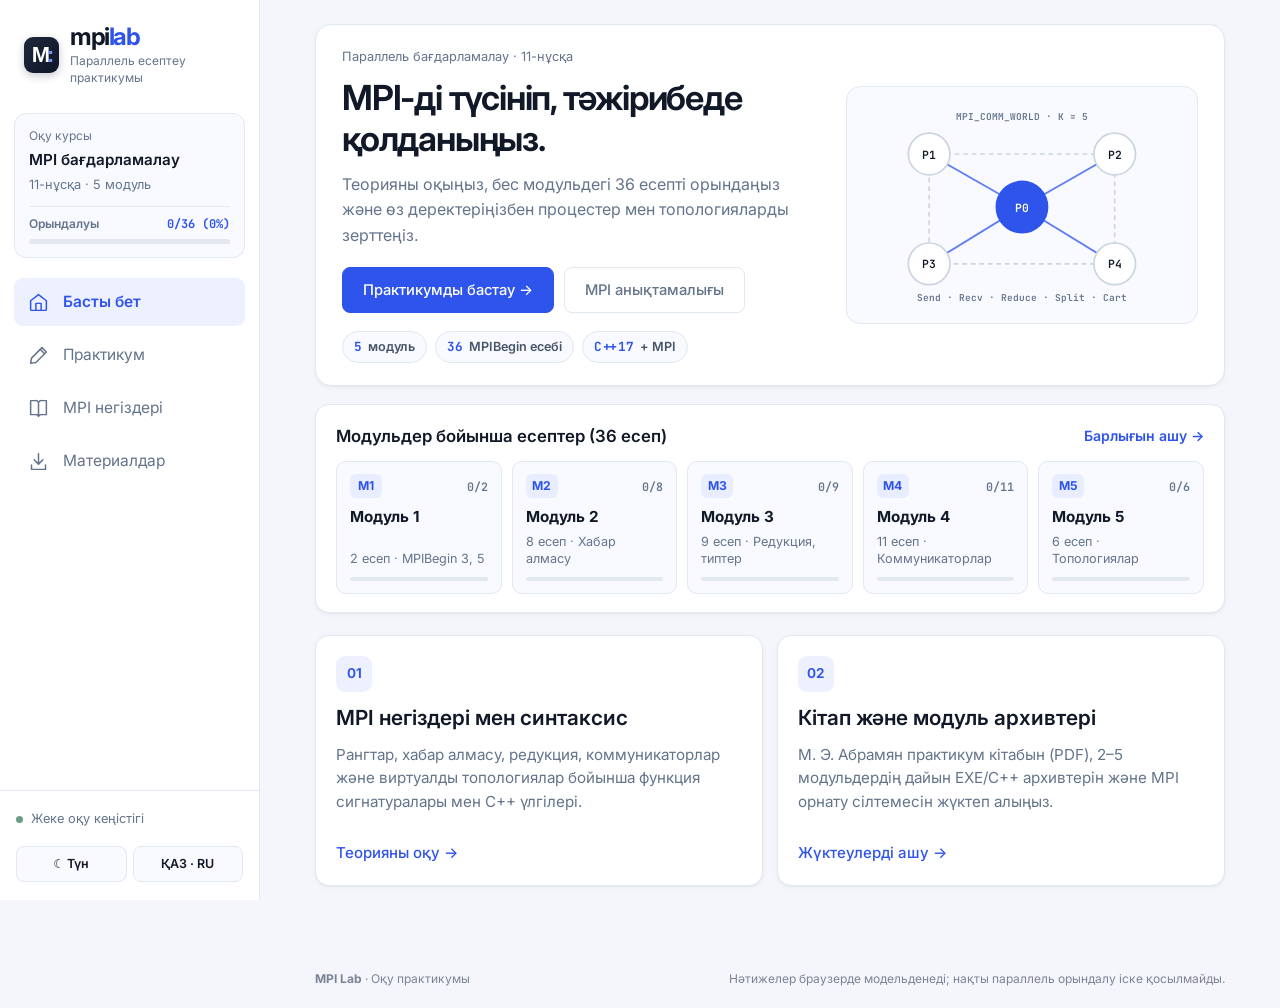
==== commit 9bf682e8: "Streamline workspace layout: remove duplicate bars/selectors, dock tabs into task card, and compact " ====
--- a/index.html
+++ b/index.html
@@ -1,6 +1,6 @@
 <!doctype html>
 <html lang="kk">
-<head><meta charset="utf-8"><meta name="viewport" content="width=device-width, initial-scale=1"><title data-kk="MPI Lab | Басты бет" data-ru="MPI Lab | Главная">MPI Lab | Басты бет</title><script>try{if(localStorage.getItem('mpi-theme')==='dark')document.documentElement.dataset.theme='dark';}catch{}</script><link rel="stylesheet" href="styles/reference.css?v=6"><link rel="stylesheet" href="styles/pro-ui.css?v=6"></head>
+<head><meta charset="utf-8"><meta name="viewport" content="width=device-width, initial-scale=1"><title data-kk="MPI Lab | Басты бет" data-ru="MPI Lab | Главная">MPI Lab | Басты бет</title><script>try{if(localStorage.getItem('mpi-theme')==='dark')document.documentElement.dataset.theme='dark';}catch{}</script><link rel="stylesheet" href="styles/reference.css?v=9"><link rel="stylesheet" href="styles/pro-ui.css?v=9"></head>
 <body class="page-index">
   <header class="app-header">
 <a class="brand" href="index.html" aria-label="MPI Lab"><span class="brand-mark">M<span>:</span></span><span><strong>mpi<span>lab</span></strong><small data-kk="Параллель есептеу практикумы" data-ru="Практикум параллельных вычислений">Параллель есептеу практикумы</small></span></a>
@@ -54,11 +54,10 @@
     <a class="home-module-card" data-home-mod="5" data-mod-total="6" href="practice.html?module=5"><div class="hm-top"><span class="hm-badge">M5</span><span class="hm-count">0/6</span></div><strong>Модуль 5</strong><small data-kk="6 есеп · Топологиялар" data-ru="6 задач · Топологии">6 есеп · Топологиялар</small><div class="hm-prog"><i style="width:0%"></i></div></a>
   </div>
 </section>
-<div class="destination-grid">
-<a class="destination" href="practice.html"><span class="destination-number">01</span><h2 data-kk="Практикум" data-ru="Практикум">Практикум</h2><p data-kk="5 модуль, 36 есеп. Мәндерді енгізіп, процестердің нәтижесін есептеңіз." data-ru="5 модулей, 36 задач. Вводите данные и рассчитывайте результаты процессов.">5 модуль, 36 есеп. Мәндерді енгізіп, процестердің нәтижесін есептеңіз.</p><span class="destination-link" data-kk="Есептерге өту →" data-ru="Перейти к задачам →">Есептерге өту →</span></a>
-<a class="destination" href="theory.html"><span class="destination-number">02</span><h2 data-kk="MPI негіздері" data-ru="Основы MPI">MPI негіздері</h2><p data-kk="Процестер, хабар алмасу, коммуникаторлар және виртуалды топологиялар ұғымдарын оқыңыз." data-ru="Изучайте процессы, обмен сообщениями, коммуникаторы и виртуальные топологии.">Процестер, хабар алмасу, коммуникаторлар және виртуалды топологиялар ұғымдарын оқыңыз.</p><span class="destination-link" data-kk="Теорияны оқу →" data-ru="Читать теорию →">Теорияны оқу →</span></a>
-<a class="destination" href="resources.html"><span class="destination-number">03</span><h2 data-kk="Материалдар" data-ru="Материалы">Материалдар</h2><p data-kk="Практикум кітабын, 2–5 модуль архивтерін және MPI сілтемесін алыңыз." data-ru="Скачайте книгу практикума, архивы модулей 2–5 и ссылку на MPI.">Практикум кітабын, 2–5 модуль архивтерін және MPI сілтемесін алыңыз.</p><span class="destination-link" data-kk="Жүктеулерді ашу →" data-ru="Открыть загрузки →">Жүктеулерді ашу →</span></a>
+<div class="destination-grid destination-two">
+<a class="destination" href="theory.html"><span class="destination-number">01</span><h2 data-kk="MPI негіздері мен синтаксис" data-ru="Основы и синтаксис MPI">MPI негіздері мен синтаксис</h2><p data-kk="Рангтар, хабар алмасу, редукция, коммуникаторлар және виртуалды топологиялар бойынша функция сигнатуралары мен C++ үлгілері." data-ru="Сигнатуры функций и примеры C++ по рангам, обмену сообщениями, редукции, коммуникаторам и виртуальным топологиям.">Рангтар, хабар алмасу, редукция, коммуникаторлар және виртуалды топологиялар бойынша функция сигнатуралары мен C++ үлгілері.</p><span class="destination-link" data-kk="Теорияны оқу →" data-ru="Читать теорию →">Теорияны оқу →</span></a>
+<a class="destination" href="resources.html"><span class="destination-number">02</span><h2 data-kk="Кітап және модуль архивтері" data-ru="Книга и архивы модулей">Кітап және модуль архивтері</h2><p data-kk="М. Э. Абрамян практикум кітабын (PDF), 2–5 модульдердің дайын EXE/C++ архивтерін және MPI орнату сілтемесін жүктеп алыңыз." data-ru="Скачайте книгу практикума М. Э. Абрамяна (PDF), готовые архивы EXE/C++ модулей 2–5 и пакет установки MPI.">М. Э. Абрамян практикум кітабын (PDF), 2–5 модульдердің дайын EXE/C++ архивтерін және MPI орнату сілтемесін жүктеп алыңыз.</p><span class="destination-link" data-kk="Жүктеулерді ашу →" data-ru="Открыть загрузки →">Жүктеулерді ашу →</span></a>
 </div></main>
   <footer class="app-footer"><span><b>MPI Lab</b> · Оқу практикумы</span><span>Нәтижелер браузерде модельденеді; нақты параллель орындалу іске қосылмайды.</span></footer>
-<script src="scripts/localization.js?v=6"></script>
+<script src="scripts/localization.js?v=9"></script>
 </body></html>
--- a/styles/pro-ui.css
+++ b/styles/pro-ui.css
@@ -286,12 +286,37 @@
   transition: width 220ms ease;
 }
 
-/* Compact Practice top bar: merge brief + progress into a sleek status bar */
-.page-practice .welcome-row {
-  display: none;
+/* Clean top selector row + unified Task Hero Card + docked tabs + sleek inputs */
+.destination-grid.destination-two {
+  grid-template-columns: repeat(2, minmax(0, 1fr));
+}
+.page-practice .welcome-row,
+.page-practice .module-brief,
+.page-practice .task-sidebar [hidden],
+.task-hero-card [hidden] {
+  display: none !important;
 }
 .page-practice .task-sidebar {
+  display: flex;
+  justify-content: space-between;
+  align-items: center;
+  gap: 12px;
   padding-bottom: 8px;
+}
+.page-practice .module-tabs {
+  background: var(--bg-surface);
+  border: 1px solid var(--line);
+  padding: 3px;
+  border-radius: 10px;
+  height: auto;
+  gap: 2px;
+  box-shadow: var(--shadow-sm);
+}
+.page-practice .module-tab {
+  min-height: 34px;
+  padding: 5px 12px;
+  border-radius: 7px;
+  font-size: 0.86rem;
 }
 .page-practice .module-tab span {
   display: inline !important;
@@ -304,76 +329,169 @@
   border-radius: 999px;
   background: rgba(100, 116, 139, 0.14);
   font-family: var(--font-mono);
-  font-size: 0.73rem;
+  font-size: 0.72rem;
   font-weight: 600;
 }
 .module-tab.active .mod-count {
   background: rgba(47, 84, 235, 0.16);
   color: var(--blue);
 }
-.practice-SmartBar {
+.page-practice .search-filter {
+  max-width: 230px;
+  margin-left: auto;
+}
+.page-practice .search-filter input {
+  height: 38px;
+  min-height: 38px;
+  border-radius: 9px;
+  background: var(--bg-surface);
+  border-color: var(--line);
+  font-size: 0.86rem;
+  box-shadow: var(--shadow-sm);
+}
+
+.page-practice .module-task-strip {
+  margin: 0 0 12px;
+  padding: 6px 8px;
+  gap: 5px;
+}
+
+/* Unified Task Hero Card (Header + Tabs + Mark Complete in one clean surface) */
+.page-practice .calculator-shell {
+  grid-template-rows: auto auto auto;
+  gap: 12px 14px;
+}
+.task-hero-card {
+  grid-column: 1 / -1;
+  grid-row: 1;
+  background: var(--bg-surface);
+  border: 1px solid var(--line);
+  border-radius: 14px;
+  box-shadow: var(--shadow-sm);
+  overflow: hidden;
+}
+.task-hero-card .calculator-header {
+  border: 0 !important;
+  border-radius: 0 !important;
+  box-shadow: none !important;
+  background: transparent !important;
+  padding: 14px 18px 12px;
+}
+.hero-tabs-bar {
   display: flex;
   justify-content: space-between;
   align-items: center;
-  gap: 14px;
-  flex-wrap: wrap;
-  margin: 0 0 10px;
-  padding: 8px 14px;
-  background: var(--bg-surface);
-  border: 1px solid var(--line);
-  border-left: 3px solid var(--blue);
-  border-radius: 10px;
-  box-shadow: var(--shadow-sm);
-}
-.page-practice .module-brief {
-  margin: 0;
-  padding: 0;
-  border: 0 !important;
-  box-shadow: none !important;
+  gap: 12px;
+  padding: 0 14px;
+  background: var(--bg-subtle);
+  border-top: 1px solid var(--line);
+}
+.hero-tabs-bar .lesson-tabs {
+  border-bottom: 0 !important;
+  padding: 0 !important;
+  gap: 2px;
+}
+.hero-tabs-bar .lesson-tabs button {
+  position: relative;
+  border-radius: 0;
+  padding: 10px 14px;
+  font-size: 0.88rem;
+  font-weight: 500;
   background: transparent !important;
-  gap: 12px;
-  flex: 1 1 380px;
-}
-.page-practice .module-brief p {
-  display: none;
-}
-.page-practice .module-brief .brief-inline {
-  display: flex;
-  align-items: center;
-  gap: 10px;
-  flex-wrap: wrap;
-}
-.page-practice .module-brief h2 {
-  margin: 0;
-  font-size: 0.94rem;
-  font-weight: 600;
-  color: var(--ink);
-}
-.page-practice .brief-kicker {
-  margin: 0;
-  padding: 2px 7px;
-  border-radius: 5px;
-  background: var(--soft);
+}
+.hero-tabs-bar .lesson-tabs button[aria-pressed="true"] {
   color: var(--blue);
-  font-size: 0.72rem;
-}
-.page-practice .brief-links a {
-  min-height: 30px;
-  padding: 4px 10px;
-  font-size: 0.8rem;
+  font-weight: 600;
+}
+.hero-tabs-bar .lesson-tabs button[aria-pressed="true"]::after {
+  content: "";
+  position: absolute;
+  left: 10px;
+  right: 10px;
+  bottom: 0;
+  height: 2.5px;
+  border-radius: 3px 3px 0 0;
+  background: var(--blue);
 }
 .page-practice .learning-progress {
   margin: 0;
-  gap: 10px;
+  padding: 5px 0;
   flex-shrink: 0;
 }
 .page-practice .completion-button {
   min-height: 30px;
-  padding: 4px 10px;
-  font-size: 0.8rem;
-  background: var(--bg-subtle);
-  border-color: var(--line);
+  padding: 4px 11px;
+  font-size: 0.79rem;
+  font-weight: 600;
+  border-radius: 7px;
+  background: var(--bg-surface);
+  border-color: var(--line);
+  color: var(--ink-secondary);
+}
+.page-practice .completion-button[aria-pressed="true"] {
+  background: #eafaf0;
+  border-color: #86efac;
+  color: #15803d;
+}
+html[data-theme="dark"] .page-practice .completion-button[aria-pressed="true"] {
+  background: rgba(34, 197, 94, 0.16);
+  border-color: rgba(34, 197, 94, 0.4);
+  color: #86efac;
+}
+
+/* Subtle icon prev/next buttons in header so primary CTA focus stays on Calculate */
+.icon-step-btn {
+  width: 36px;
+  height: 38px;
+  display: inline-grid;
+  place-items: center;
+  border-radius: 8px;
+  border: 1px solid var(--line-strong);
+  background: var(--bg-subtle);
   color: var(--ink);
+  font-size: 1.25rem;
+  font-weight: 600;
+  line-height: 1;
+  padding: 0;
+}
+.icon-step-btn:hover:not(:disabled) {
+  background: var(--soft);
+  border-color: var(--blue);
+  color: var(--blue);
+}
+.icon-step-btn:disabled {
+  opacity: 0.38;
+  cursor: not-allowed;
+}
+
+/* Grid rows now start at row 2 right below .task-hero-card */
+.page-practice .calculator-form {
+  grid-column: 1;
+  grid-row: 2;
+}
+.page-practice .result-panel {
+  grid-column: 2;
+  grid-row: 2;
+}
+.page-practice .lesson-panel {
+  grid-column: 1 / -1;
+  grid-row: 2;
+}
+
+/* Left-aligned, clean, non-stretched single-value inputs */
+.page-practice .input-group input.num-input {
+  text-align: left;
+}
+.rank-fields > .input-group:only-child:not(.wide) {
+  flex: 0 1 230px;
+  max-width: 240px;
+}
+/* Hide repetitive identical per-row labels when consecutive rows share the same single field */
+.rank-row:has(.rank-fields > .input-group:only-child) + .rank-row:has(.rank-fields > .input-group:only-child:not(:has([data-keep-label]))) .rank-fields > .input-group:only-child label {
+  display: none;
+}
+.rank-row:has(.rank-fields > .input-group:only-child) + .rank-row:has(.rank-fields > .input-group:only-child:not(:has([data-keep-label]))) .rank-tag {
+  margin-top: 3px;
 }
 
 /* Result view segmented toggle: Table | Terminal (CMD) */
@@ -698,15 +816,90 @@
   color: var(--muted);
 }
 
+/* Live real-time input validation states & inline hints */
+.rank-row {
+  align-items: flex-start !important;
+}
+.rank-row .rank-tag {
+  margin-top: 16px;
+}
+.page-practice .rank-fields .input-group input.is-valid,
+.page-practice .rank-fields .input-group select.is-valid {
+  border-color: #22c55e;
+  background-color: #f7fef9;
+}
+.page-practice .rank-fields .input-group input.is-valid:focus,
+.page-practice .rank-fields .input-group select.is-valid:focus {
+  border-color: #16a34a;
+  box-shadow: 0 0 0 3px rgba(34, 197, 94, 0.16);
+}
+.page-practice .rank-fields .input-group input.is-invalid,
+.page-practice .rank-fields .input-group select.is-invalid {
+  border-color: #ef4444;
+  background-color: #fff8f8;
+}
+.page-practice .rank-fields .input-group input.is-invalid:focus,
+.page-practice .rank-fields .input-group select.is-invalid:focus {
+  border-color: #dc2626;
+  box-shadow: 0 0 0 3px rgba(239, 68, 68, 0.16);
+}
+.live-hint {
+  display: block;
+  margin-top: 3px;
+  font-size: 0.72rem;
+  line-height: 1.25;
+  font-weight: 600;
+  color: #dc2626;
+}
+.live-hint[hidden] {
+  display: none !important;
+}
+html[data-theme="dark"] .page-practice .rank-fields .input-group input.is-valid,
+html[data-theme="dark"] .page-practice .rank-fields .input-group select.is-valid {
+  border-color: rgba(34, 197, 94, 0.65);
+  background-color: rgba(34, 197, 94, 0.08);
+}
+html[data-theme="dark"] .page-practice .rank-fields .input-group input.is-invalid,
+html[data-theme="dark"] .page-practice .rank-fields .input-group select.is-invalid {
+  border-color: rgba(248, 113, 113, 0.75);
+  background-color: rgba(239, 68, 68, 0.1);
+}
+html[data-theme="dark"] .live-hint {
+  color: #fca5a5;
+}
+
+@media (max-width: 1050px) {
+  .page-practice .calculator-form {
+    grid-column: 1;
+    grid-row: 2;
+  }
+  .page-practice .result-panel {
+    grid-column: 1;
+    grid-row: 3;
+  }
+}
 @media (max-width: 960px) {
+  .hero-split,
+  .destination-grid.destination-two {
+    grid-template-columns: 1fr;
+  }
   .hero-split {
-    grid-template-columns: 1fr;
     padding: 18px;
   }
   .hero-visual {
     order: -1;
   }
 }
+@media (max-width: 680px) {
+  .hero-tabs-bar {
+    flex-wrap: wrap;
+    padding: 4px 10px 8px;
+  }
+  .rank-fields > .input-group:only-child:not(.wide) {
+    flex: 1 1 100%;
+    max-width: none;
+  }
+}
 @media print {
   .cmd-terminal { background: #fff !important; color: #111 !important; border-color: #ccc !important; }
 }
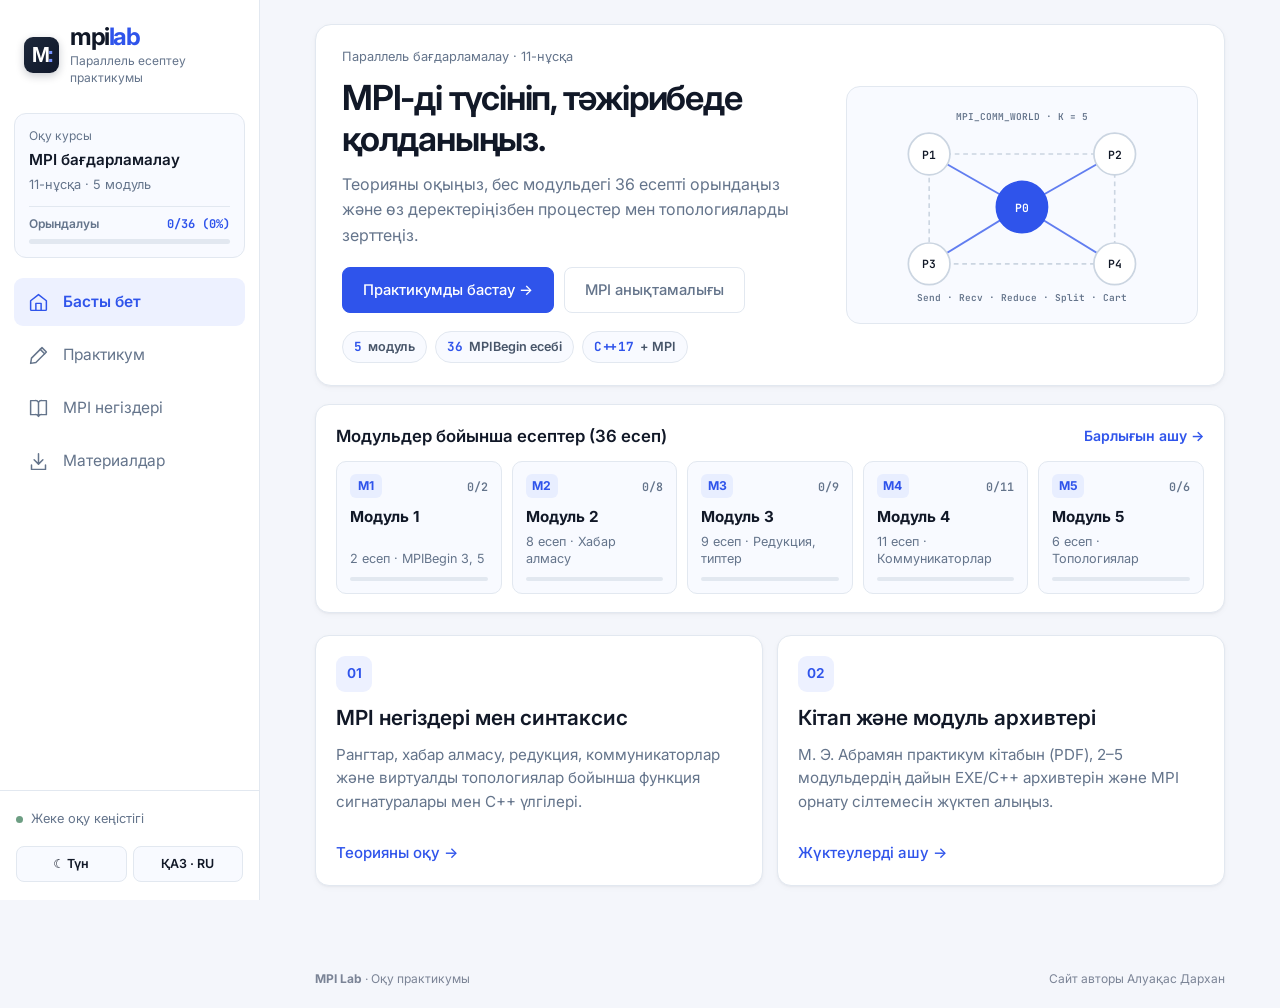
==== commit 02045930: "Update footer with author credit and remove browser simulation disclaimer" ====
--- a/index.html
+++ b/index.html
@@ -1,6 +1,6 @@
 <!doctype html>
 <html lang="kk">
-<head><meta charset="utf-8"><meta name="viewport" content="width=device-width, initial-scale=1"><title data-kk="MPI Lab | Басты бет" data-ru="MPI Lab | Главная">MPI Lab | Басты бет</title><script>try{if(localStorage.getItem('mpi-theme')==='dark')document.documentElement.dataset.theme='dark';}catch{}</script><link rel="stylesheet" href="styles/reference.css?v=9"><link rel="stylesheet" href="styles/pro-ui.css?v=9"></head>
+<head><meta charset="utf-8"><meta name="viewport" content="width=device-width, initial-scale=1"><link rel="icon" type="image/svg+xml" href="favicon.svg"><title data-kk="MPI Lab | Басты бет" data-ru="MPI Lab | Главная">MPI Lab | Басты бет</title><script>try{if(localStorage.getItem('mpi-theme')==='dark')document.documentElement.dataset.theme='dark';}catch{}</script><link rel="stylesheet" href="styles/reference.css?v=9"><link rel="stylesheet" href="styles/pro-ui.css?v=9"></head>
 <body class="page-index">
   <header class="app-header">
 <a class="brand" href="index.html" aria-label="MPI Lab"><span class="brand-mark">M<span>:</span></span><span><strong>mpi<span>lab</span></strong><small data-kk="Параллель есептеу практикумы" data-ru="Практикум параллельных вычислений">Параллель есептеу практикумы</small></span></a>
@@ -58,6 +58,6 @@
 <a class="destination" href="theory.html"><span class="destination-number">01</span><h2 data-kk="MPI негіздері мен синтаксис" data-ru="Основы и синтаксис MPI">MPI негіздері мен синтаксис</h2><p data-kk="Рангтар, хабар алмасу, редукция, коммуникаторлар және виртуалды топологиялар бойынша функция сигнатуралары мен C++ үлгілері." data-ru="Сигнатуры функций и примеры C++ по рангам, обмену сообщениями, редукции, коммуникаторам и виртуальным топологиям.">Рангтар, хабар алмасу, редукция, коммуникаторлар және виртуалды топологиялар бойынша функция сигнатуралары мен C++ үлгілері.</p><span class="destination-link" data-kk="Теорияны оқу →" data-ru="Читать теорию →">Теорияны оқу →</span></a>
 <a class="destination" href="resources.html"><span class="destination-number">02</span><h2 data-kk="Кітап және модуль архивтері" data-ru="Книга и архивы модулей">Кітап және модуль архивтері</h2><p data-kk="М. Э. Абрамян практикум кітабын (PDF), 2–5 модульдердің дайын EXE/C++ архивтерін және MPI орнату сілтемесін жүктеп алыңыз." data-ru="Скачайте книгу практикума М. Э. Абрамяна (PDF), готовые архивы EXE/C++ модулей 2–5 и пакет установки MPI.">М. Э. Абрамян практикум кітабын (PDF), 2–5 модульдердің дайын EXE/C++ архивтерін және MPI орнату сілтемесін жүктеп алыңыз.</p><span class="destination-link" data-kk="Жүктеулерді ашу →" data-ru="Открыть загрузки →">Жүктеулерді ашу →</span></a>
 </div></main>
-  <footer class="app-footer"><span><b>MPI Lab</b> · Оқу практикумы</span><span>Нәтижелер браузерде модельденеді; нақты параллель орындалу іске қосылмайды.</span></footer>
-<script src="scripts/localization.js?v=9"></script>
+  <footer class="app-footer"><span><b>MPI Lab</b> · <span data-kk="Оқу практикумы" data-ru="Учебный практикум">Оқу практикумы</span></span><span data-kk="Сайт авторы Алуақас Дархан" data-ru="Автор сайта Алуакас Дархан">Сайт авторы Алуақас Дархан</span></footer>
+<script src="scripts/localization.js?v=10"></script>
 </body></html>
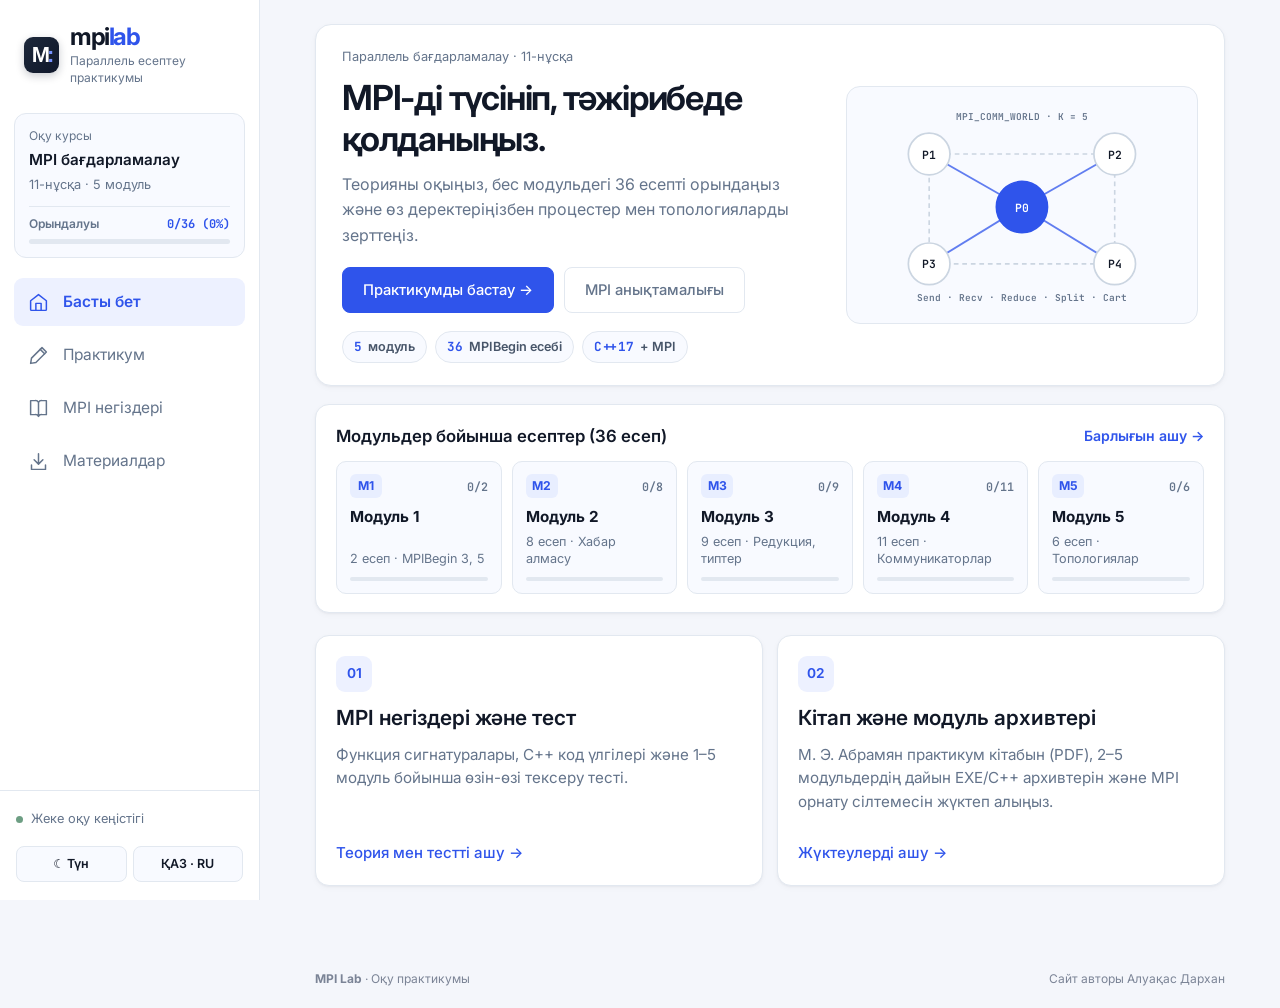
==== commit 7be306c1: "Add interactive 1-5 module MPI quiz and full lab PDF report dialog with student metadata" ====
--- a/index.html
+++ b/index.html
@@ -1,6 +1,6 @@
 <!doctype html>
 <html lang="kk">
-<head><meta charset="utf-8"><meta name="viewport" content="width=device-width, initial-scale=1"><link rel="icon" type="image/svg+xml" href="favicon.svg"><title data-kk="MPI Lab | Басты бет" data-ru="MPI Lab | Главная">MPI Lab | Басты бет</title><script>try{if(localStorage.getItem('mpi-theme')==='dark')document.documentElement.dataset.theme='dark';}catch{}</script><link rel="stylesheet" href="styles/reference.css?v=9"><link rel="stylesheet" href="styles/pro-ui.css?v=9"></head>
+<head><meta charset="utf-8"><meta name="viewport" content="width=device-width, initial-scale=1"><link rel="icon" type="image/svg+xml" href="favicon.svg"><title data-kk="MPI Lab | Басты бет" data-ru="MPI Lab | Главная">MPI Lab | Басты бет</title><script>try{if(localStorage.getItem('mpi-theme')==='dark')document.documentElement.dataset.theme='dark';}catch{}</script><link rel="stylesheet" href="styles/reference.css?v=11"><link rel="stylesheet" href="styles/pro-ui.css?v=11"></head>
 <body class="page-index">
   <header class="app-header">
 <a class="brand" href="index.html" aria-label="MPI Lab"><span class="brand-mark">M<span>:</span></span><span><strong>mpi<span>lab</span></strong><small data-kk="Параллель есептеу практикумы" data-ru="Практикум параллельных вычислений">Параллель есептеу практикумы</small></span></a>
@@ -55,9 +55,9 @@
   </div>
 </section>
 <div class="destination-grid destination-two">
-<a class="destination" href="theory.html"><span class="destination-number">01</span><h2 data-kk="MPI негіздері мен синтаксис" data-ru="Основы и синтаксис MPI">MPI негіздері мен синтаксис</h2><p data-kk="Рангтар, хабар алмасу, редукция, коммуникаторлар және виртуалды топологиялар бойынша функция сигнатуралары мен C++ үлгілері." data-ru="Сигнатуры функций и примеры C++ по рангам, обмену сообщениями, редукции, коммуникаторам и виртуальным топологиям.">Рангтар, хабар алмасу, редукция, коммуникаторлар және виртуалды топологиялар бойынша функция сигнатуралары мен C++ үлгілері.</p><span class="destination-link" data-kk="Теорияны оқу →" data-ru="Читать теорию →">Теорияны оқу →</span></a>
+<a class="destination" href="theory.html"><span class="destination-number">01</span><h2 data-kk="MPI негіздері және тест" data-ru="Основы MPI и тест">MPI негіздері және тест</h2><p data-kk="Функция сигнатуралары, C++ код үлгілері және 1–5 модуль бойынша өзін-өзі тексеру тесті." data-ru="Сигнатуры функций, примеры C++ и интерактивный тест для самопроверки по модулям 1–5.">Функция сигнатуралары, C++ код үлгілері және 1–5 модуль бойынша өзін-өзі тексеру тесті.</p><span class="destination-link" data-kk="Теория мен тестті ашу →" data-ru="Открыть теорию и тест →">Теория мен тестті ашу →</span></a>
 <a class="destination" href="resources.html"><span class="destination-number">02</span><h2 data-kk="Кітап және модуль архивтері" data-ru="Книга и архивы модулей">Кітап және модуль архивтері</h2><p data-kk="М. Э. Абрамян практикум кітабын (PDF), 2–5 модульдердің дайын EXE/C++ архивтерін және MPI орнату сілтемесін жүктеп алыңыз." data-ru="Скачайте книгу практикума М. Э. Абрамяна (PDF), готовые архивы EXE/C++ модулей 2–5 и пакет установки MPI.">М. Э. Абрамян практикум кітабын (PDF), 2–5 модульдердің дайын EXE/C++ архивтерін және MPI орнату сілтемесін жүктеп алыңыз.</p><span class="destination-link" data-kk="Жүктеулерді ашу →" data-ru="Открыть загрузки →">Жүктеулерді ашу →</span></a>
 </div></main>
   <footer class="app-footer"><span><b>MPI Lab</b> · <span data-kk="Оқу практикумы" data-ru="Учебный практикум">Оқу практикумы</span></span><span data-kk="Сайт авторы Алуақас Дархан" data-ru="Автор сайта Алуакас Дархан">Сайт авторы Алуақас Дархан</span></footer>
-<script src="scripts/localization.js?v=10"></script>
+<script src="scripts/localization.js?v=11"></script>
 </body></html>
--- a/styles/pro-ui.css
+++ b/styles/pro-ui.css
@@ -868,6 +868,280 @@
   color: #fca5a5;
 }
 
+/* Interactive MPI Quiz (theory.html) */
+.theory-welcome {
+  display: flex;
+  justify-content: space-between;
+  align-items: center;
+  gap: 16px;
+  flex-wrap: wrap;
+}
+.quiz-panel {
+  margin-top: 20px;
+}
+.quiz-header-row {
+  display: flex;
+  justify-content: space-between;
+  align-items: flex-end;
+  gap: 14px;
+  flex-wrap: wrap;
+  margin-bottom: 14px;
+}
+.quiz-score-box {
+  display: flex;
+  align-items: center;
+  gap: 10px;
+  flex-wrap: wrap;
+  font-size: 0.86rem;
+  font-weight: 600;
+  color: var(--ink-secondary);
+}
+.quiz-reset-btn {
+  min-height: 34px;
+  padding: 5px 12px;
+  font-size: 0.82rem;
+}
+.quiz-filters {
+  display: flex;
+  flex-wrap: wrap;
+  gap: 6px;
+  margin-bottom: 16px;
+}
+.quiz-filter-btn {
+  min-height: 34px;
+  padding: 5px 12px;
+  border-radius: 8px;
+  border: 1px solid var(--line);
+  background: var(--bg-subtle);
+  color: var(--ink-secondary);
+  font-size: 0.84rem;
+  font-weight: 600;
+}
+.quiz-filter-btn.active {
+  background: var(--blue);
+  border-color: var(--blue);
+  color: #fff;
+}
+.quiz-list {
+  display: grid;
+  gap: 14px;
+}
+.quiz-card {
+  padding: 16px 18px;
+  border-radius: 12px;
+  border: 1px solid var(--line);
+  background: var(--bg-subtle);
+  display: grid;
+  gap: 10px;
+}
+.qc-top {
+  display: flex;
+  align-items: center;
+  gap: 8px;
+}
+.qc-top .hm-badge {
+  margin: 0;
+}
+.qc-num {
+  font-family: var(--font-mono);
+  font-size: 0.78rem;
+  font-weight: 600;
+  color: var(--muted);
+}
+.quiz-card h4 {
+  margin: 0;
+  font-size: 0.98rem;
+  line-height: 1.45;
+  color: var(--ink);
+}
+.quiz-opts {
+  display: grid;
+  grid-template-columns: repeat(2, minmax(0, 1fr));
+  gap: 8px;
+}
+.quiz-opt {
+  display: flex;
+  align-items: flex-start;
+  gap: 9px;
+  text-align: left;
+  padding: 9px 12px;
+  border-radius: 9px;
+  border: 1px solid var(--line-strong);
+  background: var(--bg-surface);
+  color: var(--ink);
+  font-size: 0.88rem;
+  line-height: 1.4;
+  transition: border-color 140ms, background 140ms;
+}
+.quiz-opt:hover:not(:disabled) {
+  border-color: var(--blue);
+  background: var(--soft);
+}
+.q-letter {
+  flex-shrink: 0;
+  width: 22px;
+  height: 22px;
+  border-radius: 6px;
+  display: inline-grid;
+  place-items: center;
+  background: var(--bg-subtle);
+  border: 1px solid var(--line);
+  font-family: var(--font-mono);
+  font-size: 0.75rem;
+  font-weight: 700;
+  color: var(--muted);
+}
+.quiz-opt.correct {
+  border-color: #22c55e !important;
+  background: #f0fdf4 !important;
+  color: #14532d !important;
+}
+.quiz-opt.correct .q-letter {
+  background: #22c55e;
+  border-color: #22c55e;
+  color: #fff;
+}
+.quiz-opt.wrong {
+  border-color: #ef4444 !important;
+  background: #fef2f2 !important;
+  color: #7f1d1d !important;
+}
+.quiz-opt.wrong .q-letter {
+  background: #ef4444;
+  border-color: #ef4444;
+  color: #fff;
+}
+html[data-theme="dark"] .quiz-opt.correct {
+  background: rgba(34, 197, 94, 0.14) !important;
+  color: #bbf7d0 !important;
+}
+html[data-theme="dark"] .quiz-opt.wrong {
+  background: rgba(239, 68, 68, 0.14) !important;
+  color: #fecaca !important;
+}
+.quiz-exp {
+  padding: 9px 12px;
+  border-radius: 8px;
+  font-size: 0.85rem;
+  line-height: 1.5;
+}
+.quiz-exp.ok {
+  background: rgba(34, 197, 94, 0.12);
+  border: 1px solid rgba(34, 197, 94, 0.35);
+  color: var(--ink);
+}
+.quiz-exp.bad {
+  background: rgba(239, 68, 68, 0.1);
+  border: 1px solid rgba(239, 68, 68, 0.32);
+  color: var(--ink);
+}
+
+/* Lab PDF Configuration Dialog (practice.html) */
+.pdf-modal {
+  border: 1px solid var(--line);
+  border-radius: 16px;
+  padding: 0;
+  max-width: 500px;
+  width: calc(100% - 28px);
+  background: var(--bg-surface);
+  color: var(--ink);
+  box-shadow: var(--shadow-md);
+}
+.pdf-modal::backdrop {
+  background: rgba(15, 23, 42, 0.52);
+  backdrop-filter: blur(2px);
+}
+.pdf-modal-box {
+  padding: 20px 22px;
+  display: grid;
+  gap: 14px;
+}
+.pdf-modal-head {
+  display: flex;
+  justify-content: space-between;
+  align-items: flex-start;
+  gap: 12px;
+}
+.pdf-modal-head h3 {
+  margin: 4px 0 0;
+  font-size: 1.16rem;
+}
+.pdf-close-btn {
+  width: 32px;
+  height: 32px;
+  border-radius: 8px;
+  border: 1px solid var(--line);
+  background: var(--bg-subtle);
+  color: var(--muted);
+  font-size: 0.95rem;
+}
+.pdf-modal-grid {
+  display: grid;
+  grid-template-columns: 1.3fr 0.9fr;
+  gap: 10px;
+}
+.pdf-modal-grid .wide-span {
+  grid-column: 1 / -1;
+}
+.pdf-modal-grid .input-group label {
+  font-size: 0.8rem;
+  font-weight: 600;
+  margin-bottom: 4px;
+  color: var(--ink-secondary);
+}
+.pdf-modal-grid .input-group input {
+  min-height: 38px;
+  height: 38px;
+  padding: 6px 10px;
+  border-radius: 8px;
+  font-size: 0.9rem;
+  background: var(--bg-subtle);
+  border: 1px solid var(--line-strong);
+  color: var(--ink);
+}
+.pdf-scope-box {
+  margin: 0;
+  padding: 10px 12px;
+  border-radius: 10px;
+  border: 1px solid var(--line);
+  background: var(--bg-subtle);
+  display: grid;
+  gap: 7px;
+}
+.pdf-scope-box legend {
+  padding: 0 6px;
+  font-size: 0.78rem;
+  font-weight: 600;
+  color: var(--muted);
+}
+.pdf-radio,
+.pdf-check {
+  display: flex;
+  align-items: center;
+  gap: 8px;
+  font-size: 0.88rem;
+  font-weight: 500;
+  cursor: pointer;
+}
+.pdf-radio input,
+.pdf-check input {
+  width: 16px;
+  height: 16px;
+  accent-color: var(--blue);
+}
+.pdf-modal-actions {
+  display: flex;
+  justify-content: flex-end;
+  gap: 8px;
+  padding-top: 4px;
+}
+@media (max-width: 680px) {
+  .quiz-opts,
+  .pdf-modal-grid {
+    grid-template-columns: 1fr;
+  }
+}
+
 @media (max-width: 1050px) {
   .page-practice .calculator-form {
     grid-column: 1;
